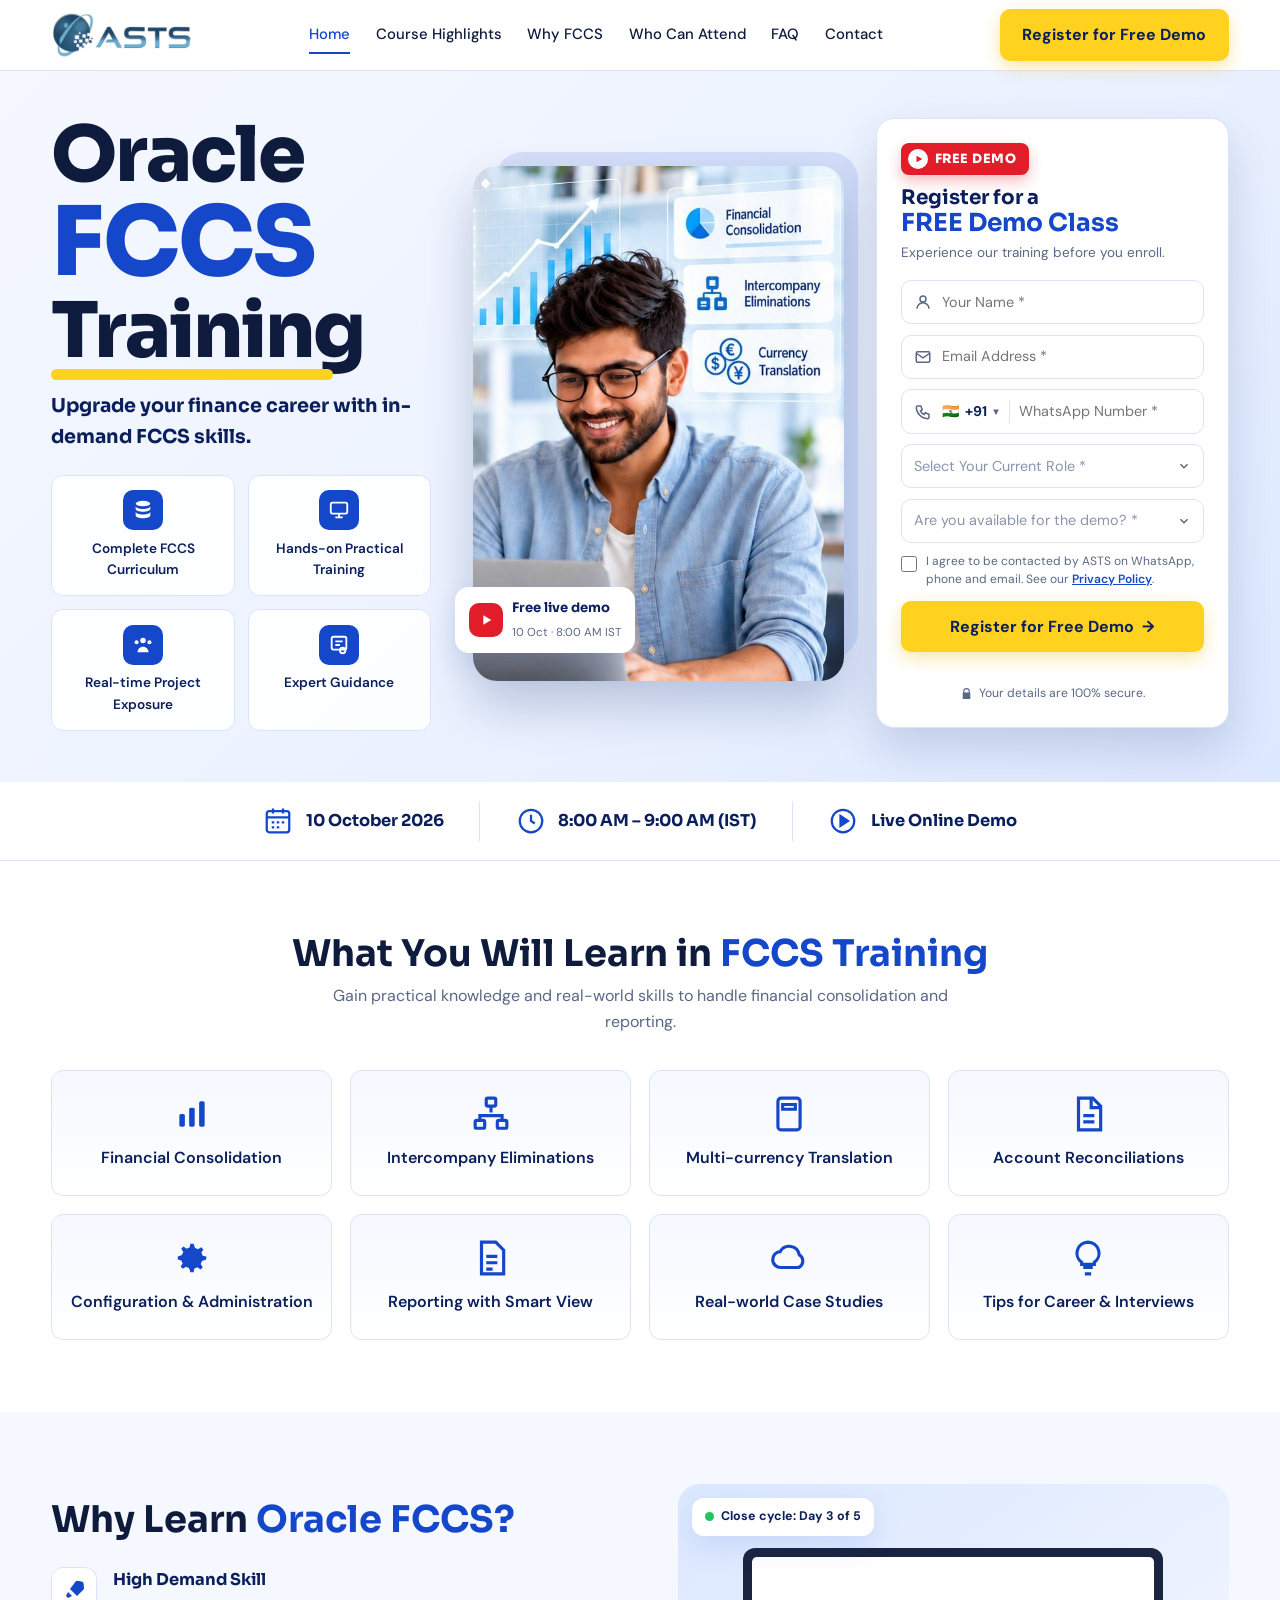
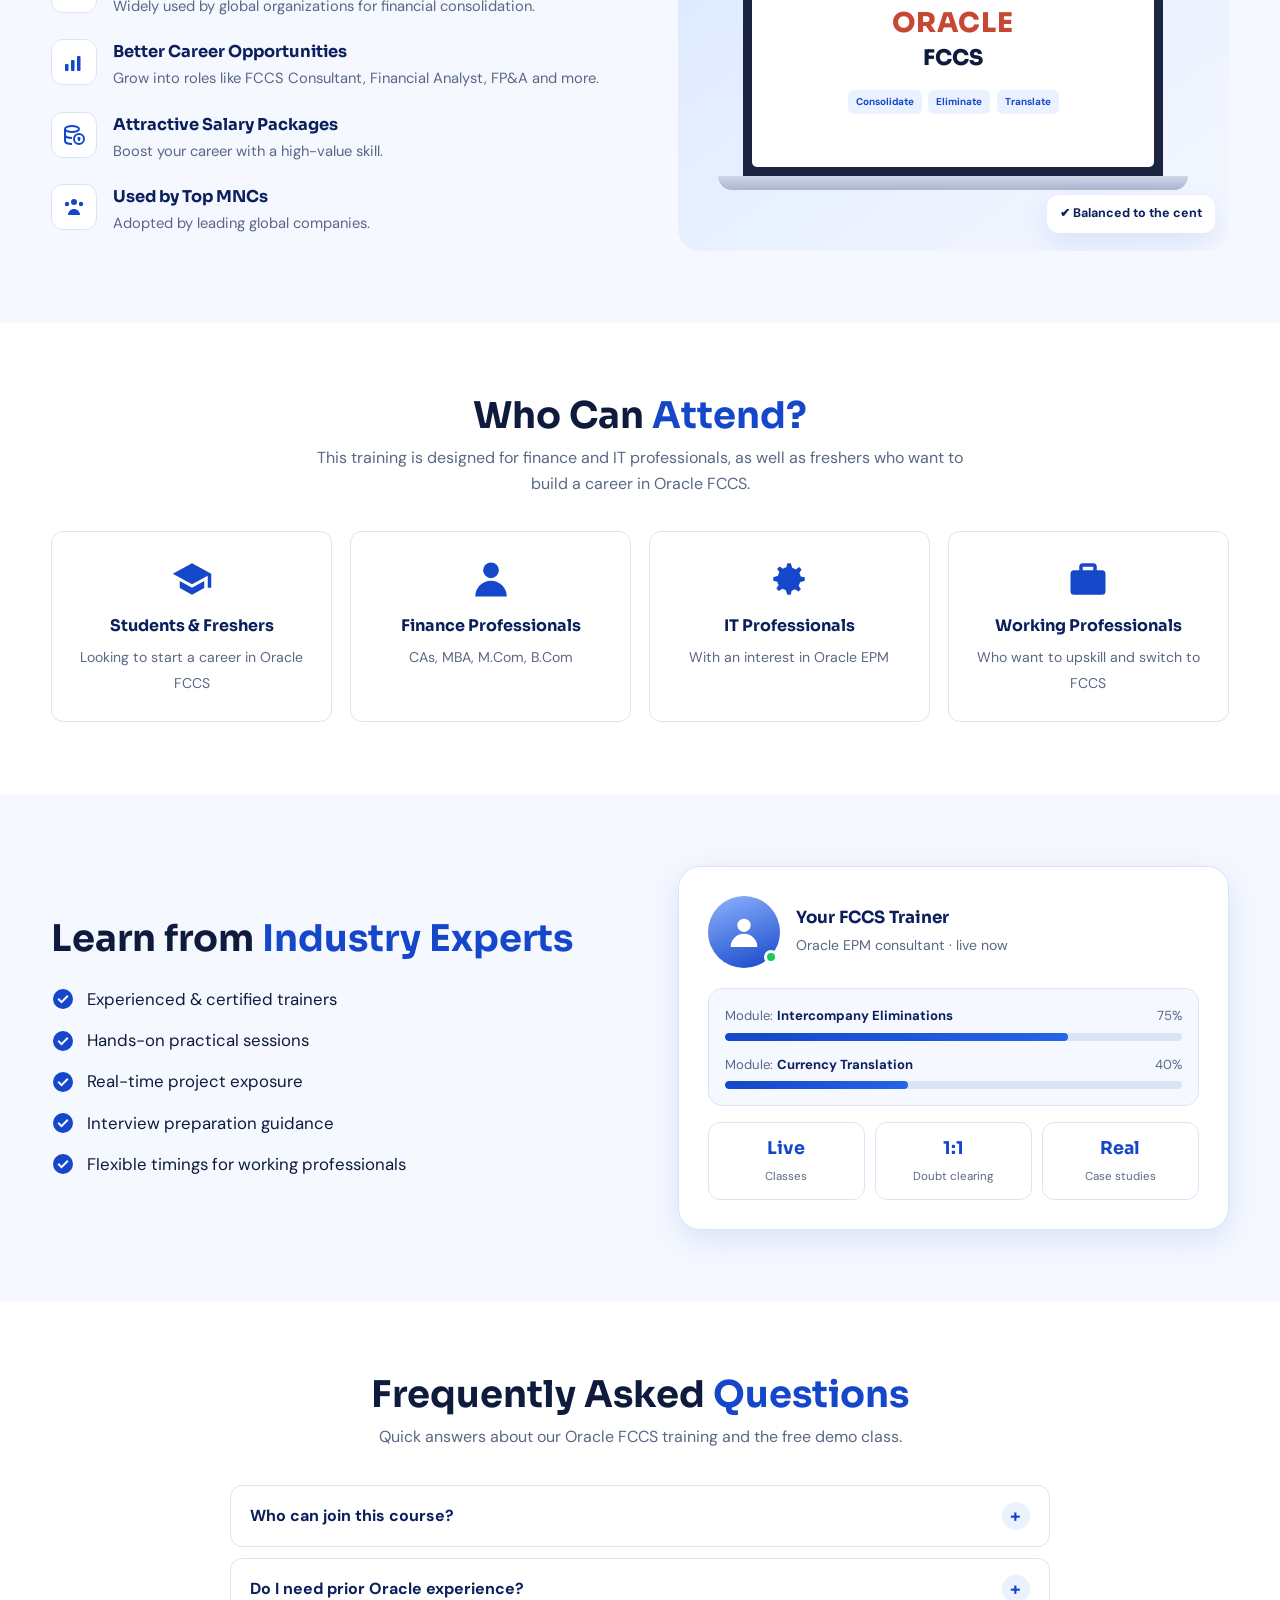
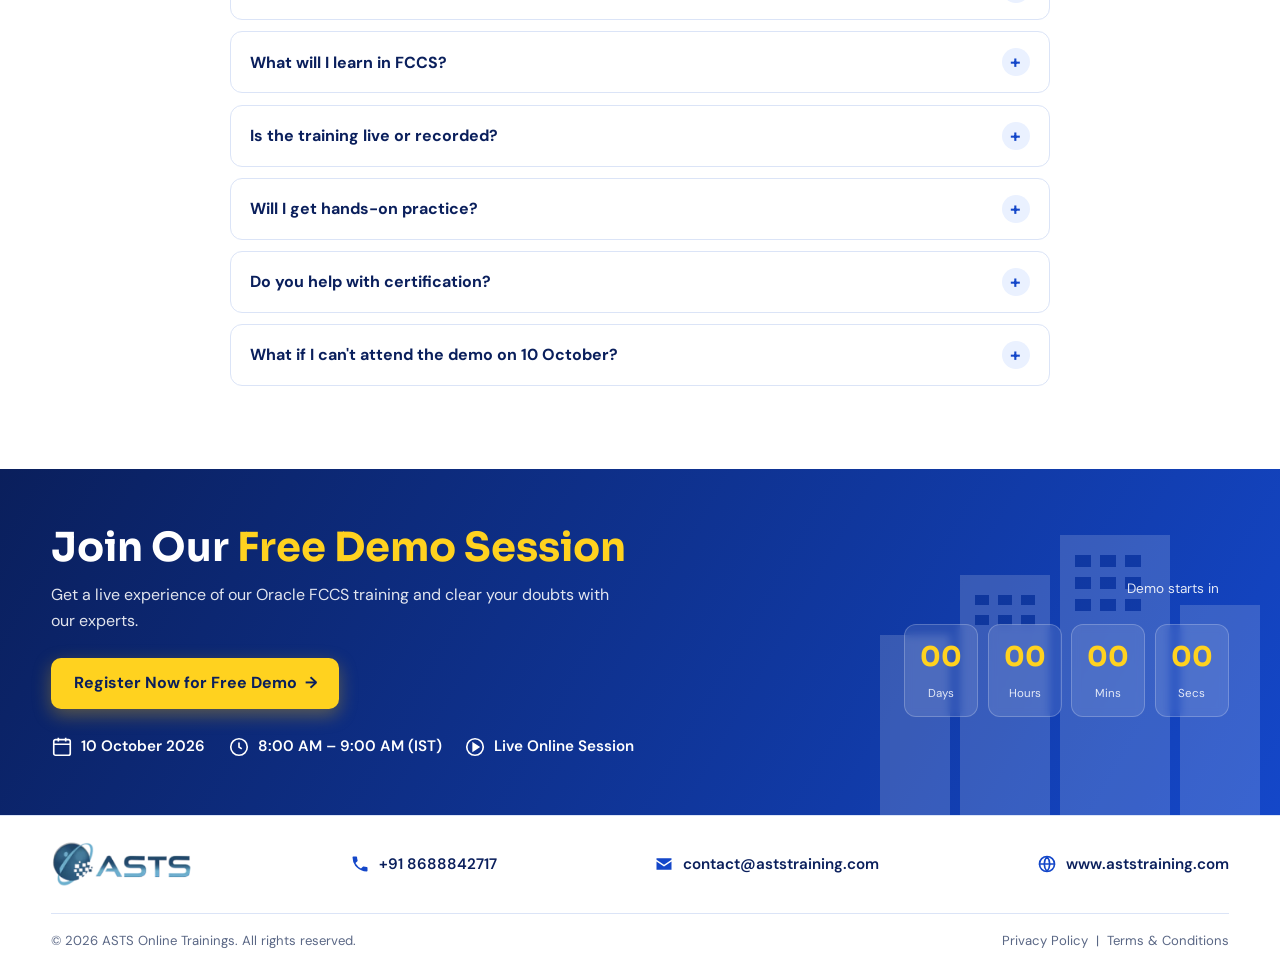
==== index.html @ 7a03f9e8 "Add Oracle FCCS free demo landing page Co-Authored-By: Claude Opus 5.5 <noreply@anthropic.com>" ====
<!DOCTYPE html>
<html lang="en">
<head>
<meta charset="UTF-8">
<meta name="viewport" content="width=device-width, initial-scale=1, viewport-fit=cover">
<title>Oracle FCCS Training | Free Demo Class | ASTS Online Trainings</title>
<meta name="description" content="Live online Oracle FCCS training: financial consolidation, intercompany eliminations and currency translation with real-world projects. Register for the free demo class.">

<!-- =========================================================
     CONFIG — the ONLY place you need to edit
     ========================================================= -->
<script>
  window.ASTS_CONFIG = {
    COURSE: 'FCCS',   // tells the Apps Script which course this lead is for
    // Paste your Apps Script Web App URL here (ends with /exec). Same URL as the EPBCS page.
    APPS_SCRIPT_URL: 'PASTE_YOUR_WEB_APP_URL_HERE',
    // From Google Ads > Goals > Conversions > your conversion action > Tag setup
    ADS_ID: 'AW-XXXXXXXXX',
    ADS_CONVERSION_LABEL: 'CONVERSION_LABEL',
    // Demo date and time in India (used for the countdown)
    DEMO_START: '2026-10-10T08:00:00+05:30'
  };
</script>

<!-- Google tag (gtag.js) for Google Ads. Loads using the ADS_ID above. -->
<script>
  (function () {
    var id = window.ASTS_CONFIG.ADS_ID;
    if (!id || id.indexOf('XXXX') !== -1) return;
    var s = document.createElement('script');
    s.async = true;
    s.src = 'https://www.googletagmanager.com/gtag/js?id=' + encodeURIComponent(id);
    document.head.appendChild(s);
  })();
  window.dataLayer = window.dataLayer || [];
  function gtag(){ dataLayer.push(arguments); }
  gtag('js', new Date());
  gtag('config', window.ASTS_CONFIG.ADS_ID, { allow_enhanced_conversions: true });
</script>

<link rel="preconnect" href="https://fonts.googleapis.com">
<link rel="preconnect" href="https://fonts.gstatic.com" crossorigin>
<link href="https://fonts.googleapis.com/css2?family=Sora:wght@600;700;800&family=DM+Sans:wght@400;500;600;700&display=swap" rel="stylesheet">
<style>
/* ===================== 1. TOKENS ===================== */
:root{
  --navy:#0a1f5c; --blue:#1447c9; --blue-2:#2563eb; --sky:#eaf1ff; --sky-2:#f5f8ff;
  --yellow:#ffd21f; --yellow-dark:#f2b705; --ink:#0f1b3d; --muted:#5a6785; --line:#dbe4f7;
  --white:#fff; --radius-lg:18px; --radius-md:12px; --shadow:0 10px 30px rgba(20,71,201,.12);
  --font-head:"Sora","Segoe UI",Arial,sans-serif; --font-body:"DM Sans","Segoe UI",Arial,sans-serif;
}
*,*::before,*::after{box-sizing:border-box;margin:0;padding:0}
html{scroll-behavior:smooth;scroll-padding-top:80px}
body{font-family:var(--font-body);color:var(--ink);background:var(--white);line-height:1.6;overflow-x:hidden}
img,svg{max-width:100%;display:block}
a{color:inherit;text-decoration:none}
button{font:inherit;cursor:pointer;border:none;background:none}
h1,h2,h3{font-family:var(--font-head);line-height:1.15}
.container{width:min(1180px,92%);margin-inline:auto}
:focus-visible{outline:3px solid var(--yellow-dark);outline-offset:3px;border-radius:6px}
.hl{color:var(--blue)}

.btn{display:inline-flex;align-items:center;justify-content:center;gap:.5rem;font-weight:700;border-radius:10px;padding:.8rem 1.4rem;transition:transform .2s,box-shadow .2s,background .2s}
.btn-yellow{background:var(--yellow);color:var(--navy);box-shadow:0 6px 18px rgba(242,183,5,.35)}
.btn-yellow:hover{background:var(--yellow-dark);transform:translateY(-2px)}
.btn svg{width:18px;height:18px}
.btn .arrow{transition:transform .2s}
.btn:hover .arrow{transform:translateX(4px)}

/* ===================== 2. HEADER ===================== */
.header{position:sticky;top:0;z-index:50;background:rgba(255,255,255,.94);backdrop-filter:blur(10px);border-bottom:1px solid var(--line);padding-top:env(safe-area-inset-top,0px)}
.nav{display:flex;align-items:center;justify-content:space-between;height:70px;gap:1rem}
.logo-img{height:46px;width:auto}
.nav-links{display:flex;gap:1.6rem;font-weight:500;font-size:.93rem}
.nav-links a{position:relative;padding:.3rem 0}
.nav-links a::after{content:"";position:absolute;left:0;bottom:-2px;width:0;height:2px;background:var(--blue);transition:width .25s}
.nav-links a:hover::after,.nav-links a.active::after{width:100%}
.nav-links a.active{color:var(--blue)}
.menu-toggle{display:none;width:40px;height:40px;border-radius:8px;background:var(--sky)}
.menu-toggle span{display:block;width:20px;height:2px;background:var(--navy);margin:4px auto}

/* ===================== 3. HERO ===================== */
.hero{background:linear-gradient(135deg,var(--sky-2),var(--sky) 60%,#dce8ff);padding:2.8rem 0 3.2rem;overflow:hidden}
.hero-grid{display:grid;grid-template-columns:1.05fr 1fr .95fr;gap:2rem;align-items:center}
.hero h1{font-size:clamp(3rem,6vw,4.8rem);font-weight:800;letter-spacing:-2px;line-height:1.02}
.hero h1 .big{display:block;color:var(--blue);font-size:1.25em}
.hero h1 .underline{position:relative;display:inline-block}
.hero h1 .underline::after{content:"";position:absolute;left:0;right:10%;bottom:-.12em;height:.14em;background:var(--yellow);border-radius:99px;transform-origin:left;animation:line 1s .9s cubic-bezier(.2,.8,.2,1) both}
.hero-sub{font-family:var(--font-head);font-size:1.2rem;font-weight:700;color:var(--navy);margin:1.3rem 0 1.4rem}
.tiles{display:grid;grid-template-columns:1fr 1fr;gap:.8rem;max-width:380px}
.tile{background:rgba(255,255,255,.85);border:1px solid var(--line);border-radius:var(--radius-md);padding:.9rem .6rem;text-align:center;font-size:.85rem;font-weight:600;color:var(--navy);transition:transform .25s,box-shadow .25s}
.tile:hover{transform:translateY(-4px);box-shadow:var(--shadow)}
.tile .ic{width:40px;height:40px;border-radius:10px;background:var(--blue);color:#fff;display:grid;place-items:center;margin:0 auto .45rem}
.tile .ic svg{width:22px;height:22px}

/* Hero visual: consolidation dashboard */
.hero-visual{position:relative;min-height:380px;display:grid;place-items:center}
.dash{width:100%;max-width:340px;background:#fff;border-radius:16px;box-shadow:0 20px 45px rgba(10,31,92,.18);padding:1.1rem;animation:float 6s ease-in-out infinite}
.dash-head{display:flex;justify-content:space-between;align-items:center;margin-bottom:.8rem}
.dash-head b{font-family:var(--font-head);font-size:.85rem;color:var(--navy)}
.dash-head span{font-size:.65rem;font-weight:700;background:var(--sky);color:var(--blue);padding:.2rem .5rem;border-radius:6px}
.entities{display:grid;grid-template-columns:repeat(3,1fr);gap:.4rem;margin-bottom:.4rem}
.ent{background:var(--sky-2);border:1px solid var(--line);border-radius:8px;padding:.4rem;text-align:center;font-size:.62rem;color:var(--muted)}
.ent b{display:block;font-size:.8rem;color:var(--navy)}
.flow{height:26px}
.flow path{stroke-dasharray:6 6;animation:dash 1.2s linear infinite}
.total{background:linear-gradient(135deg,var(--navy),var(--blue));color:#fff;border-radius:10px;padding:.6rem .8rem;display:flex;justify-content:space-between;align-items:center;font-size:.75rem}
.total b{font-family:var(--font-head);font-size:1.05rem}
.bars{display:flex;align-items:flex-end;gap:6px;height:70px;margin-top:.8rem;border-bottom:1px solid var(--line)}
.bars i{flex:1;border-radius:4px 4px 0 0;background:linear-gradient(180deg,var(--blue-2),var(--blue));transform-origin:bottom;animation:grow 1.1s cubic-bezier(.2,.8,.2,1) both}
.bars i:nth-child(3n){background:linear-gradient(180deg,#ffe066,var(--yellow-dark))}
.chip{position:absolute;background:#fff;border:1px solid var(--line);border-radius:12px;padding:.5rem .7rem;box-shadow:var(--shadow);display:flex;align-items:center;gap:.5rem;font-size:.75rem;font-weight:700;color:var(--navy);white-space:nowrap}
.chip .ci{width:28px;height:28px;border-radius:8px;background:var(--sky);color:var(--blue);display:grid;place-items:center}
.chip .ci svg{width:17px;height:17px}
.chip-1{top:2%;right:-4%;animation:float 5s ease-in-out infinite reverse}
.chip-2{bottom:19%;left:-9%;animation:float 6.5s ease-in-out infinite}
.chip-3{bottom:2%;right:0;animation:float 5.5s .5s ease-in-out infinite reverse}

/* Hero photo (from the poster) */
.hero-photo{position:relative;width:100%;max-width:400px;margin:0 auto}
.hero-photo img{width:100%;height:auto;border-radius:24px;box-shadow:0 24px 50px rgba(10,31,92,.22);animation:zoom 1.2s .1s cubic-bezier(.2,.8,.2,1) both}
.hero-photo::before{content:"";position:absolute;inset:-14px -14px 22px 22px;border-radius:28px;background:linear-gradient(135deg,var(--blue),var(--blue-2));opacity:.12;z-index:-1}
.live-badge{position:absolute;left:-18px;bottom:28px;background:#fff;border-radius:14px;padding:.6rem .85rem;box-shadow:var(--shadow);display:flex;gap:.6rem;align-items:center;animation:float 5s ease-in-out infinite}
.live-badge .rec{width:34px;height:34px;border-radius:10px;background:#e11d2a;color:#fff;display:grid;place-items:center;flex:none}
.live-badge .rec svg{width:16px;height:16px}
.live-badge b{display:block;font-family:var(--font-head);font-size:.82rem;color:var(--navy)}
.live-badge small{font-size:.72rem;color:var(--muted)}
@keyframes zoom{from{opacity:0;transform:scale(.94)}to{opacity:1;transform:none}}

/* Form card */
.form-card{background:#fff;border-radius:var(--radius-lg);padding:1.5rem;box-shadow:0 20px 45px rgba(10,31,92,.16);border:1px solid var(--line);animation:rise .9s .35s cubic-bezier(.2,.8,.2,1) both}
.free-tag{display:inline-flex;align-items:center;gap:.45rem;background:#e11d2a;color:#fff;font-family:var(--font-head);font-weight:800;font-size:.8rem;letter-spacing:.5px;padding:.35rem .8rem .35rem .4rem;border-radius:8px;margin-bottom:.7rem;box-shadow:0 6px 14px rgba(225,29,42,.3)}
.free-tag i{width:20px;height:20px;border-radius:50%;background:#fff;color:#e11d2a;display:grid;place-items:center}
.free-tag i svg{width:10px;height:10px;margin-left:2px}
.form-card h2{font-size:1.25rem;color:var(--navy)}
.form-card h2 span{display:block;color:var(--blue);font-size:1.55rem}
.form-card > p{font-size:.85rem;color:var(--muted);margin:.3rem 0 1rem}
.field{display:flex;gap:.6rem;align-items:center;border:1.5px solid var(--line);border-radius:10px;padding:.6rem .75rem;margin-bottom:.65rem;background:#fff;transition:border-color .2s,box-shadow .2s}
.field:focus-within{border-color:var(--blue);box-shadow:0 0 0 4px rgba(37,99,235,.12)}
.field.error{border-color:#e11d48}
.field > svg{width:18px;height:18px;color:var(--muted);flex:none}
.field input,.field select{border:none;outline:none;width:100%;font:inherit;font-size:.9rem;color:var(--ink);background:transparent;min-width:0}
.field select{cursor:pointer;appearance:none;-webkit-appearance:none}
.field select:invalid{color:#8a94ad}
.field .chev{width:14px;height:14px;color:var(--muted);flex:none;pointer-events:none}
.sr{position:absolute;width:1px;height:1px;overflow:hidden;clip:rect(0 0 0 0);white-space:nowrap}
.cc-wrap{position:relative;flex:none;display:flex;align-items:center;gap:.3rem;font-weight:700;color:var(--navy);font-size:.88rem;padding-right:.5rem;border-right:1.5px solid var(--line);cursor:pointer;white-space:nowrap}
.cc-wrap .caret{font-size:.6rem;color:var(--muted)}
.cc-wrap select{position:absolute;inset:0;width:100%;height:100%;opacity:0;cursor:pointer;font-size:16px}
.cc-wrap:focus-within{outline:2px solid var(--blue);outline-offset:3px;border-radius:4px}
.consent{display:flex;gap:.55rem;align-items:flex-start;font-size:.75rem;color:var(--muted);margin:.2rem 0 .8rem;line-height:1.45}
.consent input{margin-top:.15rem;width:16px;height:16px;accent-color:var(--blue);flex:none}
.consent a{color:var(--blue);font-weight:600;text-decoration:underline}
.consent.error{color:#e11d48}
.hp{position:absolute!important;left:-9999px!important;width:1px;height:1px;overflow:hidden}
.form-card .btn{width:100%}
.btn[disabled]{opacity:.75;cursor:wait;transform:none}
.spinner{width:18px;height:18px;border:2.5px solid rgba(10,31,92,.25);border-top-color:var(--navy);border-radius:50%;animation:spin .7s linear infinite;display:none}
.btn.loading .spinner{display:inline-block}
.btn.loading .arrow{display:none}
.form-msg{font-size:.82rem;margin-top:.6rem;min-height:1.2em;font-weight:600}
.form-msg.ok{color:#15803d}
.form-msg.bad{color:#e11d48}
.secure{display:flex;gap:.35rem;align-items:center;justify-content:center;font-size:.76rem;color:var(--muted);margin-top:.4rem}
.secure svg{width:13px;height:13px}

/* ===================== 4. DATE STRIP ===================== */
.strip{background:#fff;border-bottom:1px solid var(--line)}
.strip-row{display:flex;justify-content:center;align-items:center;flex-wrap:wrap;padding:1.2rem 0}
.strip-item{display:flex;align-items:center;gap:.8rem;padding:.3rem 2.2rem;font-family:var(--font-head);font-weight:700;color:var(--navy);font-size:1.02rem;border-right:1.5px solid var(--line)}
.strip-item:last-child{border-right:none}
.strip-item svg{width:30px;height:30px;color:var(--blue);flex:none}

/* ===================== 5. SECTIONS ===================== */
section{padding:4.5rem 0}
.sec-head{text-align:center;margin-bottom:2.2rem}
.sec-head h2{font-size:clamp(1.7rem,3vw,2.3rem)}
.sec-head p{color:var(--muted);margin:.5rem auto 0;max-width:62ch}
.tint{background:var(--sky-2)}

.learn-grid{display:grid;grid-template-columns:repeat(4,1fr);gap:1.1rem}
.learn{background:linear-gradient(180deg,var(--sky-2),#fff);border:1px solid var(--line);border-radius:var(--radius-md);padding:1.5rem 1rem;text-align:center;font-weight:600;color:var(--navy);transition:transform .3s,box-shadow .3s,border-color .3s}
.learn:hover{transform:translateY(-6px);box-shadow:var(--shadow);border-color:#b9cdf5}
.learn svg{width:38px;height:38px;color:var(--blue);margin:0 auto .8rem;transition:transform .4s}
.learn:hover svg{transform:scale(1.12) rotate(-6deg)}

.split{display:grid;grid-template-columns:1.05fr 1fr;gap:3rem;align-items:center}
.split h2{font-size:clamp(1.7rem,3vw,2.3rem);margin-bottom:1.6rem}
.why-list{list-style:none;display:grid;gap:1.3rem}
.why-list li{display:flex;gap:1rem}
.why-list .wi{width:46px;height:46px;border-radius:12px;background:#fff;border:1px solid var(--line);color:var(--blue);display:grid;place-items:center;flex:none}
.why-list .wi svg{width:24px;height:24px}
.why-list b{display:block;font-family:var(--font-head);color:var(--navy);font-size:1.02rem}
.why-list span{color:var(--muted);font-size:.92rem}

/* Laptop visual */
.laptop-card{background:linear-gradient(145deg,#dce8ff,#f5f8ff);border-radius:22px;padding:4rem 1.8rem 3.8rem;position:relative;overflow:hidden}
.laptop{max-width:420px;margin:0 auto;animation:float 7s ease-in-out infinite}
.screen{background:#1b2440;border-radius:12px 12px 0 0;padding:9px}
.screen-in{background:#fff;border-radius:5px;padding:1rem;min-height:210px;display:grid;place-items:center;text-align:center}
.screen-in .brand{font-family:var(--font-head);font-weight:800;font-size:1.7rem;color:#c74634;letter-spacing:1px;line-height:1}
.screen-in .prod{font-family:var(--font-head);font-weight:800;font-size:1.35rem;color:var(--ink);margin-top:.2rem}
.screen-in .mini{display:flex;gap:.4rem;justify-content:center;margin-top:.9rem}
.screen-in .mini span{font-size:.62rem;font-weight:700;background:var(--sky);color:var(--blue);padding:.25rem .5rem;border-radius:6px}
.base{height:14px;background:linear-gradient(#cfd8ea,#aab6d1);border-radius:0 0 16px 16px;width:112%;margin-left:-6%}
.laptop-card .badge{position:absolute;background:#fff;border-radius:12px;padding:.55rem .8rem;box-shadow:var(--shadow);font-size:.78rem;font-weight:700;color:var(--navy);display:flex;gap:.45rem;align-items:center}
.laptop-card .b1{top:14px;left:14px;animation:float 5s ease-in-out infinite reverse}
.laptop-card .b2{bottom:18px;right:14px;animation:float 6s ease-in-out infinite}
.dot{width:9px;height:9px;border-radius:50%;background:#22c55e;animation:pulse 2s infinite}

.attend-grid{display:grid;grid-template-columns:repeat(4,1fr);gap:1.1rem}
.attend{border:1px solid var(--line);border-radius:var(--radius-md);padding:1.6rem 1.1rem;text-align:center;background:#fff;transition:transform .3s,box-shadow .3s}
.attend:hover{transform:translateY(-6px);box-shadow:var(--shadow)}
.attend svg{width:42px;height:42px;color:var(--blue);margin:0 auto .8rem}
.attend b{display:block;font-family:var(--font-head);color:var(--navy);margin-bottom:.35rem}
.attend span{color:var(--muted);font-size:.88rem}

.check-list{list-style:none;display:grid;gap:.9rem}
.check-list li{display:flex;gap:.75rem;align-items:center;font-size:1.05rem;color:var(--ink)}
.check-list svg{width:24px;height:24px;color:var(--blue);flex:none}

/* Trainer card visual */
.trainer-card{background:#fff;border:1px solid var(--line);border-radius:22px;box-shadow:var(--shadow);padding:1.8rem;position:relative}
.t-top{display:flex;gap:1rem;align-items:center;margin-bottom:1.3rem}
.avatar{width:72px;height:72px;border-radius:50%;background:linear-gradient(160deg,#8fb3ff,var(--blue));display:grid;place-items:center;color:#fff;flex:none;position:relative}
.avatar svg{width:40px;height:40px}
.avatar::after{content:"";position:absolute;right:2px;bottom:4px;width:14px;height:14px;border-radius:50%;background:#22c55e;border:3px solid #fff}
.t-top b{display:block;font-family:var(--font-head);color:var(--navy);font-size:1.05rem}
.t-top span{color:var(--muted);font-size:.88rem}
.session{background:var(--sky-2);border:1px solid var(--line);border-radius:14px;padding:1rem}
.session-row{display:flex;justify-content:space-between;font-size:.82rem;color:var(--muted);margin-bottom:.4rem}
.session-row b{color:var(--navy)}
.progress{height:8px;background:#dbe4f7;border-radius:99px;overflow:hidden}
.progress i{display:block;height:100%;width:0;background:linear-gradient(90deg,var(--blue),var(--blue-2));border-radius:99px;transition:width 1.6s cubic-bezier(.2,.8,.2,1)}
.reveal.show .progress i{width:var(--w)}
.t-stats{display:grid;grid-template-columns:repeat(3,1fr);gap:.6rem;margin-top:1rem;text-align:center}
.t-stats div{border:1px solid var(--line);border-radius:12px;padding:.7rem .3rem}
.t-stats b{display:block;font-family:var(--font-head);color:var(--blue);font-size:1.1rem}
.t-stats span{font-size:.72rem;color:var(--muted)}

/* FAQ */
.faq-wrap{max-width:820px;margin:0 auto}
.faq-item{background:#fff;border:1px solid var(--line);border-radius:var(--radius-md);margin-bottom:.7rem;transition:box-shadow .3s,border-color .3s}
.faq-item.open{box-shadow:var(--shadow);border-color:#b9cdf5}
.faq-q{width:100%;display:flex;justify-content:space-between;align-items:center;gap:1rem;padding:1rem 1.2rem;font-weight:700;color:var(--navy);text-align:left;font-size:1rem}
.faq-q .plus{flex:none;width:28px;height:28px;border-radius:50%;background:var(--sky);color:var(--blue);display:grid;place-items:center;font-size:1.15rem;transition:transform .3s,background .3s,color .3s}
.faq-item.open .plus{transform:rotate(45deg);background:var(--blue);color:#fff}
.faq-a{display:grid;grid-template-rows:0fr;transition:grid-template-rows .35s ease}
.faq-a > div{overflow:hidden}
.faq-a p{color:var(--muted);padding:0 1.2rem 1.1rem;font-size:.95rem}
.faq-item.open .faq-a{grid-template-rows:1fr}

/* ===================== 6. JOIN BANNER ===================== */
.join{background:linear-gradient(120deg,var(--navy),var(--blue));color:#fff;padding:0;overflow:hidden;position:relative}
.join .container{display:grid;grid-template-columns:1.4fr 1fr;gap:2rem;align-items:center;padding:3.5rem 0}
.join h2{font-size:clamp(1.8rem,3.4vw,2.5rem)}
.join h2 em{font-style:normal;color:var(--yellow)}
.join p{opacity:.88;margin:.7rem 0 1.5rem;max-width:52ch}
.join-meta{display:flex;flex-wrap:wrap;gap:1.4rem;margin-top:1.6rem;font-weight:600;font-size:.95rem}
.join-meta div{display:flex;gap:.5rem;align-items:center}
.join-meta svg{width:22px;height:22px}
.countdown{display:flex;gap:.6rem;justify-content:flex-end}
.cd{background:rgba(255,255,255,.1);border:1px solid rgba(255,255,255,.22);border-radius:12px;padding:.7rem .9rem;text-align:center;min-width:74px;backdrop-filter:blur(4px)}
.cd b{display:block;font-family:var(--font-head);font-size:1.7rem;color:var(--yellow)}
.cd small{font-size:.72rem;opacity:.85}
.cd-label{text-align:right;font-size:.85rem;opacity:.85;margin-bottom:.6rem}
.skyline{position:absolute;right:0;bottom:0;width:420px;opacity:.16;pointer-events:none}

/* ===================== 7. FOOTER ===================== */
.footer{background:#fff;border-top:1px solid var(--line)}
.f-top{display:flex;flex-wrap:wrap;gap:1.5rem 2.5rem;align-items:center;justify-content:space-between;padding:1.6rem 0}
.f-contact{display:flex;gap:.55rem;align-items:center;font-weight:600;color:var(--navy);font-size:.95rem}
.f-contact svg{width:20px;height:20px;color:var(--blue)}
.f-contact:hover{color:var(--blue)}
.f-bottom{border-top:1px solid var(--line);display:flex;flex-wrap:wrap;justify-content:space-between;gap:.5rem;padding:1rem 0 calc(1rem + env(safe-area-inset-bottom,0px));font-size:.82rem;color:var(--muted)}
.f-bottom a:hover{color:var(--blue);text-decoration:underline}

/* Floating mobile CTA */
.mobile-cta{display:none}

/* ===================== 8. ANIMATIONS ===================== */
@keyframes float{0%,100%{transform:translateY(0)}50%{transform:translateY(-12px)}}
@keyframes grow{from{transform:scaleY(0)}to{transform:scaleY(1)}}
@keyframes rise{from{opacity:0;transform:translateY(24px)}to{opacity:1;transform:none}}
@keyframes line{from{transform:scaleX(0)}to{transform:scaleX(1)}}
@keyframes dash{to{stroke-dashoffset:-12}}
@keyframes spin{to{transform:rotate(360deg)}}
@keyframes pulse{0%{box-shadow:0 0 0 0 rgba(34,197,94,.6)}70%{box-shadow:0 0 0 9px rgba(34,197,94,0)}100%{box-shadow:0 0 0 0 rgba(34,197,94,0)}}
.hero-anim > *{animation:rise .8s cubic-bezier(.2,.8,.2,1) both}
.hero-anim > *:nth-child(2){animation-delay:.12s}
.hero-anim > *:nth-child(3){animation-delay:.24s}
.hero-visual{animation:rise .9s .2s cubic-bezier(.2,.8,.2,1) both}
.reveal{opacity:0;transform:translateY(30px);transition:opacity .7s ease,transform .7s ease}
.reveal.show{opacity:1;transform:none}
@media (prefers-reduced-motion:reduce){
  *,*::before,*::after{animation:none!important;transition:none!important;scroll-behavior:auto!important}
  .reveal{opacity:1;transform:none}
  .progress i{width:var(--w)}
}

/* ===================== 9. RESPONSIVE ===================== */
@media (max-width:1080px){
  .hero-grid{grid-template-columns:1fr 1fr}
  .hero-visual{display:none}
  .learn-grid,.attend-grid{grid-template-columns:repeat(2,1fr)}
  .nav-links{gap:1.1rem;font-size:.88rem}
}
@media (max-width:860px){
  .nav-links{position:absolute;top:70px;left:0;right:0;flex-direction:column;gap:0;background:#fff;border-bottom:1px solid var(--line);max-height:0;overflow:hidden;transition:max-height .35s}
  .nav-links a{padding:.9rem 4%}
  .nav-links.open{max-height:420px}
  .menu-toggle{display:block}
  .nav > .btn{display:none}
  .hero-grid,.split,.join .container{grid-template-columns:1fr}
  .hero-visual{display:block;min-height:0;order:3}
  .form-card{order:2}
  .hero-photo{max-width:340px}
  .live-badge{left:-6px}
  .tiles{max-width:none}
  .strip-item{padding:.4rem 1.2rem;font-size:.92rem}
  .countdown{justify-content:flex-start}
  .cd-label{text-align:left}
  .skyline{display:none}
  .mobile-cta{display:flex;position:fixed;left:0;right:0;bottom:0;z-index:60;padding:.7rem 4% calc(.7rem + env(safe-area-inset-bottom,0px));background:rgba(255,255,255,.96);border-top:1px solid var(--line);transform:translateY(110%);transition:transform .3s}
  .mobile-cta.show{transform:none}
  .mobile-cta .btn{width:100%}
}
@media (max-width:520px){
  .learn-grid,.attend-grid{grid-template-columns:1fr 1fr;gap:.7rem}
  .learn{padding:1.1rem .6rem;font-size:.88rem}
  .strip-item{border-right:none;width:100%;justify-content:center}
  .t-stats{grid-template-columns:1fr 1fr 1fr}
  .f-top{flex-direction:column;align-items:flex-start}
}
</style>
</head>
<body>

<!-- ===================== HEADER ===================== -->
<header class="header">
  <nav class="container nav" aria-label="Main">
    <a href="#home" aria-label="ASTS Online Trainings home"><img class="logo-img" id="brandLogo" src="[data-uri]" alt="ASTS Online Trainings" width="141" height="46"></a>
    <div class="nav-links" id="navLinks">
      <a href="#home" class="active">Home</a>
      <a href="#learn">Course Highlights</a>
      <a href="#why">Why FCCS</a>
      <a href="#attend">Who Can Attend</a>
      <a href="#faq">FAQ</a>
      <a href="#contact">Contact</a>
    </div>
    <a href="#register" class="btn btn-yellow">Register for Free Demo</a>
    <button class="menu-toggle" id="menuToggle" aria-label="Open menu" aria-expanded="false"><span></span><span></span><span></span></button>
  </nav>
</header>

<main>
<!-- ===================== HERO ===================== -->
<section class="hero" id="home">
  <div class="container hero-grid">
    <div class="hero-anim">
      <h1>Oracle <span class="big">FCCS</span> <span class="underline">Training</span></h1>
      <p class="hero-sub">Upgrade your finance career with in-demand FCCS skills.</p>
      <div class="tiles">
        <div class="tile"><span class="ic"><svg viewBox="0 0 24 24" fill="currentColor"><ellipse cx="12" cy="5" rx="8" ry="3"/><path d="M4 8c0 1.7 3.6 3 8 3s8-1.3 8-3v3c0 1.7-3.6 3-8 3s-8-1.3-8-3zm0 6c0 1.7 3.6 3 8 3s8-1.3 8-3v4c0 1.7-3.6 3-8 3s-8-1.3-8-3z"/></svg></span>Complete FCCS Curriculum</div>
        <div class="tile"><span class="ic"><svg viewBox="0 0 24 24" fill="none" stroke="currentColor" stroke-width="2"><rect x="3" y="4" width="18" height="12" rx="2"/><path d="M8 20h8M12 16v4"/></svg></span>Hands-on Practical Training</div>
        <div class="tile"><span class="ic"><svg viewBox="0 0 24 24" fill="currentColor"><circle cx="12" cy="7" r="3"/><circle cx="5" cy="9" r="2.2"/><circle cx="19" cy="9" r="2.2"/><path d="M6 20c0-3.3 2.7-6 6-6s6 2.7 6 6z"/></svg></span>Real-time Project Exposure</div>
        <div class="tile"><span class="ic"><svg viewBox="0 0 24 24" fill="none" stroke="currentColor" stroke-width="2"><rect x="4" y="3" width="16" height="14" rx="2"/><path d="M8 8h8M8 12h5"/><circle cx="16" cy="18" r="3"/></svg></span>Expert Guidance</div>
      </div>
    </div>

    <!-- Hero photo from the ASTS poster -->
    <div class="hero-visual">
      <div class="hero-photo">
        <img src="[data-uri]" alt="Learner studying Oracle FCCS: financial consolidation, intercompany eliminations and currency translation" width="562" height="780">
        <div class="live-badge" aria-hidden="true">
          <span class="rec"><svg viewBox="0 0 24 24" fill="currentColor"><path d="M8 5l12 7-12 7z"/></svg></span>
          <span><b>Free live demo</b><small>10 Oct &middot; 8:00 AM IST</small></span>
        </div>
      </div>
    </div>

    <!-- Registration form -->
    <aside class="form-card" id="register">
      <span class="free-tag"><i><svg viewBox="0 0 24 24" fill="currentColor"><path d="M6 4l14 8-14 8z"/></svg></i>FREE DEMO</span>
      <h2>Register for a <span>FREE Demo Class</span></h2>
      <p>Experience our training before you enroll.</p>
      <form id="demoForm" novalidate>
        <div class="field">
          <svg viewBox="0 0 24 24" fill="none" stroke="currentColor" stroke-width="2"><circle cx="12" cy="8" r="4"/><path d="M4 21c0-4.4 3.6-8 8-8s8 3.6 8 8"/></svg>
          <label for="fname" class="sr">Your name</label>
          <input id="fname" name="name" placeholder="Your Name *" autocomplete="name" required>
        </div>
        <div class="field">
          <svg viewBox="0 0 24 24" fill="none" stroke="currentColor" stroke-width="2"><rect x="3" y="5" width="18" height="14" rx="2"/><path d="M3 7l9 6 9-6"/></svg>
          <label for="email" class="sr">Email address</label>
          <input id="email" name="email" type="email" placeholder="Email Address *" autocomplete="email" required>
        </div>
        <div class="field">
          <svg viewBox="0 0 24 24" fill="none" stroke="currentColor" stroke-width="2"><path d="M5 4h4l2 5-2.5 1.5a11 11 0 0 0 5 5L15 13l5 2v4a2 2 0 0 1-2 2A16 16 0 0 1 3 6a2 2 0 0 1 2-2"/></svg>
          <label class="cc-wrap" for="country" title="Choose your country code">
            <span id="ccFlag" aria-hidden="true">🇮🇳</span><span id="ccCode">+91</span><span class="caret" aria-hidden="true">▼</span>
            <select id="country" name="country" aria-label="Country code"></select>
          </label>
          <label for="phone" class="sr">WhatsApp number</label>
          <input id="phone" name="phone" type="tel" inputmode="numeric" maxlength="15" placeholder="WhatsApp Number *" autocomplete="tel-national" required>
        </div>
        <div class="field">
          <label for="role" class="sr">Your current role</label>
          <select id="role" name="role" required>
            <option value="" disabled selected>Select Your Current Role *</option>
            <option>Student / Fresher</option>
            <option>Finance Professional (CA, MBA, M.Com, B.Com)</option>
            <option>IT Professional</option>
            <option>Working Professional (switching to FCCS)</option>
            <option>Oracle EPM Consultant</option>
            <option>Other</option>
          </select>
          <svg class="chev" viewBox="0 0 24 24" fill="none" stroke="currentColor" stroke-width="2.5"><path d="M6 9l6 6 6-6"/></svg>
        </div>
        <div class="field">
          <label for="availability" class="sr">Are you available for the demo?</label>
          <select id="availability" name="availability" required>
            <option value="" disabled selected>Are you available for the demo? *</option>
            <option>Yes, I will attend on 10 October</option>
            <option>No, please share the next demo date</option>
            <option>Not sure yet</option>
          </select>
          <svg class="chev" viewBox="0 0 24 24" fill="none" stroke="currentColor" stroke-width="2.5"><path d="M6 9l6 6 6-6"/></svg>
        </div>

        <label class="consent" id="consentWrap">
          <input type="checkbox" id="consent" name="consent" required>
          <span>I agree to be contacted by ASTS on WhatsApp, phone and email. See our <a href="privacy-policy.html" target="_blank" rel="noopener">Privacy Policy</a>.</span>
        </label>

        <div class="hp" aria-hidden="true">
          <label for="website">Leave this empty</label>
          <input type="text" id="website" name="website" tabindex="-1" autocomplete="off">
        </div>
        <input type="hidden" name="gclid"><input type="hidden" name="utm_source"><input type="hidden" name="utm_medium">
        <input type="hidden" name="utm_campaign"><input type="hidden" name="utm_term"><input type="hidden" name="page_url"><input type="hidden" name="submitted_at">

        <button type="submit" class="btn btn-yellow" id="submitBtn"><span class="spinner" aria-hidden="true"></span><span class="btn-label">Register for Free Demo</span><span class="arrow" aria-hidden="true">→</span></button>
        <p class="form-msg" id="formMsg" role="status"></p>
        <p class="secure"><svg viewBox="0 0 24 24" fill="currentColor"><path d="M6 10V8a6 6 0 1 1 12 0v2h1v12H5V10zm2 0h8V8a4 4 0 1 0-8 0z"/></svg>Your details are 100% secure.</p>
      </form>
    </aside>
  </div>
</section>

<!-- ===================== DATE STRIP ===================== -->
<div class="strip">
  <div class="container strip-row reveal">
    <div class="strip-item"><svg viewBox="0 0 24 24" fill="none" stroke="currentColor" stroke-width="1.8"><rect x="3" y="4" width="18" height="17" rx="2"/><path d="M3 9h18M8 2v4M16 2v4M7 13h2M11 13h2M15 13h2M7 17h2M11 17h2"/></svg>10 October 2026</div>
    <div class="strip-item"><svg viewBox="0 0 24 24" fill="none" stroke="currentColor" stroke-width="1.8"><circle cx="12" cy="12" r="9"/><path d="M12 7v5l3 2"/></svg>8:00 AM – 9:00 AM (IST)</div>
    <div class="strip-item"><svg viewBox="0 0 24 24" fill="none" stroke="currentColor" stroke-width="1.8"><circle cx="12" cy="12" r="9"/><path d="M10 8l6 4-6 4z" fill="currentColor"/></svg>Live Online Demo</div>
  </div>
</div>

<!-- ===================== WHAT YOU WILL LEARN ===================== -->
<section id="learn">
  <div class="container">
    <div class="sec-head reveal">
      <h2>What You Will Learn in <span class="hl">FCCS Training</span></h2>
      <p>Gain practical knowledge and real-world skills to handle financial consolidation and reporting.</p>
    </div>
    <div class="learn-grid">
      <div class="learn reveal"><svg viewBox="0 0 24 24" fill="currentColor"><rect x="4" y="12" width="3.5" height="8" rx="1"/><rect x="10.2" y="8" width="3.5" height="12" rx="1"/><rect x="16.5" y="4" width="3.5" height="16" rx="1"/></svg>Financial Consolidation</div>
      <div class="learn reveal"><svg viewBox="0 0 24 24" fill="none" stroke="currentColor" stroke-width="2"><rect x="9" y="2" width="6" height="5" rx="1"/><rect x="2" y="16" width="6" height="5" rx="1"/><rect x="16" y="16" width="6" height="5" rx="1"/><path d="M12 7v4M5 16v-3h14v3"/></svg>Intercompany Eliminations</div>
      <div class="learn reveal"><svg viewBox="0 0 24 24" fill="none" stroke="currentColor" stroke-width="2"><rect x="5" y="2" width="14" height="20" rx="2"/><path d="M8 6h8v3H8zM8 13h.01M12 13h.01M16 13h.01M8 17h.01M12 17h.01M16 17h.01"/></svg>Multi-currency Translation</div>
      <div class="learn reveal"><svg viewBox="0 0 24 24" fill="none" stroke="currentColor" stroke-width="2"><path d="M6 2h9l5 5v15H6z"/><path d="M14 2v6h6M9 13h7M9 17h7"/></svg>Account Reconciliations</div>
      <div class="learn reveal"><svg viewBox="0 0 24 24" fill="currentColor"><path d="M12 8a4 4 0 1 0 0 8 4 4 0 0 0 0-8zm9 5v-2l-2.3-.5a7 7 0 0 0-.8-1.9l1.3-2-1.4-1.4-2 1.3a7 7 0 0 0-1.9-.8L13 3h-2l-.5 2.3a7 7 0 0 0-1.9.8l-2-1.3-1.4 1.4 1.3 2a7 7 0 0 0-.8 1.9L3 11v2l2.3.5c.2.7.4 1.3.8 1.9l-1.3 2 1.4 1.4 2-1.3c.6.4 1.2.6 1.9.8L11 21h2l.5-2.3c.7-.2 1.3-.4 1.9-.8l2 1.3 1.4-1.4-1.3-2c.4-.6.6-1.2.8-1.9z"/></svg>Configuration &amp; Administration</div>
      <div class="learn reveal"><svg viewBox="0 0 24 24" fill="none" stroke="currentColor" stroke-width="2"><path d="M6 2h9l5 5v15H6z"/><path d="M9 11h7M9 15h7M9 19h4"/></svg>Reporting with Smart View</div>
      <div class="learn reveal"><svg viewBox="0 0 24 24" fill="none" stroke="currentColor" stroke-width="2"><path d="M7 18a5 5 0 0 1-.6-10A6.5 6.5 0 0 1 18.5 10 4.5 4.5 0 0 1 18 18z"/></svg>Real-world Case Studies</div>
      <div class="learn reveal"><svg viewBox="0 0 24 24" fill="none" stroke="currentColor" stroke-width="2"><path d="M9 18h6M10 22h4M12 2a7 7 0 0 0-4 12.7V16h8v-1.3A7 7 0 0 0 12 2z"/></svg>Tips for Career &amp; Interviews</div>
    </div>
  </div>
</section>

<!-- ===================== WHY FCCS ===================== -->
<section class="tint" id="why">
  <div class="container split">
    <div class="reveal">
      <h2>Why Learn <span class="hl">Oracle FCCS?</span></h2>
      <ul class="why-list">
        <li><span class="wi"><svg viewBox="0 0 24 24" fill="currentColor"><path d="M14 3c3.5 0 6 .5 7 1 .5 1 1 3.5 1 7l-7 7-4-4-3-3zM6 14l4 4-4 2-2-2z"/></svg></span><div><b>High Demand Skill</b><span>Widely used by global organizations for financial consolidation.</span></div></li>
        <li><span class="wi"><svg viewBox="0 0 24 24" fill="currentColor"><rect x="3" y="14" width="3.5" height="7" rx="1"/><rect x="9" y="10" width="3.5" height="11" rx="1"/><rect x="15" y="6" width="3.5" height="15" rx="1"/></svg></span><div><b>Better Career Opportunities</b><span>Grow into roles like FCCS Consultant, Financial Analyst, FP&amp;A and more.</span></div></li>
        <li><span class="wi"><svg viewBox="0 0 24 24" fill="none" stroke="currentColor" stroke-width="2"><ellipse cx="10" cy="6" rx="7" ry="3"/><path d="M3 6v6c0 1.7 3.1 3 7 3M3 12v6c0 1.7 3.1 3 7 3"/><circle cx="17" cy="16" r="5"/><path d="M17 14v4M15.5 15.5h3"/></svg></span><div><b>Attractive Salary Packages</b><span>Boost your career with a high-value skill.</span></div></li>
        <li><span class="wi"><svg viewBox="0 0 24 24" fill="currentColor"><circle cx="12" cy="7" r="3"/><circle cx="5" cy="9" r="2.2"/><circle cx="19" cy="9" r="2.2"/><path d="M6 20c0-3.3 2.7-6 6-6s6 2.7 6 6z"/></svg></span><div><b>Used by Top MNCs</b><span>Adopted by leading global companies.</span></div></li>
      </ul>
    </div>
    <div class="laptop-card reveal" aria-hidden="true">
      <div class="badge b1"><span class="dot"></span>Close cycle: Day 3 of 5</div>
      <div class="laptop">
        <div class="screen"><div class="screen-in"><div>
          <div class="brand">ORACLE</div>
          <div class="prod">FCCS</div>
          <div class="mini"><span>Consolidate</span><span>Eliminate</span><span>Translate</span></div>
        </div></div></div>
        <div class="base"></div>
      </div>
      <div class="badge b2">✔ Balanced to the cent</div>
    </div>
  </div>
</section>

<!-- ===================== WHO CAN ATTEND ===================== -->
<section id="attend">
  <div class="container">
    <div class="sec-head reveal">
      <h2>Who Can <span class="hl">Attend?</span></h2>
      <p>This training is designed for finance and IT professionals, as well as freshers who want to build a career in Oracle FCCS.</p>
    </div>
    <div class="attend-grid">
      <div class="attend reveal"><svg viewBox="0 0 24 24" fill="currentColor"><path d="M12 3L1 9l11 6 9-4.9V17h2V9z"/><path d="M5 13.2v4L12 21l7-3.8v-4L12 17z"/></svg><b>Students &amp; Freshers</b><span>Looking to start a career in Oracle FCCS</span></div>
      <div class="attend reveal"><svg viewBox="0 0 24 24" fill="currentColor"><circle cx="12" cy="7" r="4.5"/><path d="M3 22c0-5 4-9 9-9s9 4 9 9z"/></svg><b>Finance Professionals</b><span>CAs, MBA, M.Com, B.Com</span></div>
      <div class="attend reveal"><svg viewBox="0 0 24 24" fill="currentColor"><path d="M12 8a4 4 0 1 0 0 8 4 4 0 0 0 0-8zm9 5v-2l-2.3-.5a7 7 0 0 0-.8-1.9l1.3-2-1.4-1.4-2 1.3a7 7 0 0 0-1.9-.8L13 3h-2l-.5 2.3a7 7 0 0 0-1.9.8l-2-1.3-1.4 1.4 1.3 2a7 7 0 0 0-.8 1.9L3 11v2l2.3.5c.2.7.4 1.3.8 1.9l-1.3 2 1.4 1.4 2-1.3c.6.4 1.2.6 1.9.8L11 21h2l.5-2.3c.7-.2 1.3-.4 1.9-.8l2 1.3 1.4-1.4-1.3-2c.4-.6.6-1.2.8-1.9z"/></svg><b>IT Professionals</b><span>With an interest in Oracle EPM</span></div>
      <div class="attend reveal"><svg viewBox="0 0 24 24" fill="currentColor"><path d="M9 3h6a2 2 0 0 1 2 2v2h3a2 2 0 0 1 2 2v10a2 2 0 0 1-2 2H4a2 2 0 0 1-2-2V9a2 2 0 0 1 2-2h3V5a2 2 0 0 1 2-2zm0 4h6V5H9z"/></svg><b>Working Professionals</b><span>Who want to upskill and switch to FCCS</span></div>
    </div>
  </div>
</section>

<!-- ===================== INDUSTRY EXPERTS ===================== -->
<section class="tint" id="experts">
  <div class="container split">
    <div class="reveal">
      <h2>Learn from <span class="hl">Industry Experts</span></h2>
      <ul class="check-list">
        <li><svg viewBox="0 0 24 24" fill="currentColor"><path d="M12 2a10 10 0 1 0 0 20 10 10 0 0 0 0-20zm-1.5 14.5-4-4 1.4-1.4 2.6 2.6 5.6-5.6 1.4 1.4z"/></svg>Experienced &amp; certified trainers</li>
        <li><svg viewBox="0 0 24 24" fill="currentColor"><path d="M12 2a10 10 0 1 0 0 20 10 10 0 0 0 0-20zm-1.5 14.5-4-4 1.4-1.4 2.6 2.6 5.6-5.6 1.4 1.4z"/></svg>Hands-on practical sessions</li>
        <li><svg viewBox="0 0 24 24" fill="currentColor"><path d="M12 2a10 10 0 1 0 0 20 10 10 0 0 0 0-20zm-1.5 14.5-4-4 1.4-1.4 2.6 2.6 5.6-5.6 1.4 1.4z"/></svg>Real-time project exposure</li>
        <li><svg viewBox="0 0 24 24" fill="currentColor"><path d="M12 2a10 10 0 1 0 0 20 10 10 0 0 0 0-20zm-1.5 14.5-4-4 1.4-1.4 2.6 2.6 5.6-5.6 1.4 1.4z"/></svg>Interview preparation guidance</li>
        <li><svg viewBox="0 0 24 24" fill="currentColor"><path d="M12 2a10 10 0 1 0 0 20 10 10 0 0 0 0-20zm-1.5 14.5-4-4 1.4-1.4 2.6 2.6 5.6-5.6 1.4 1.4z"/></svg>Flexible timings for working professionals</li>
      </ul>
    </div>
    <div class="trainer-card reveal" aria-hidden="true">
      <div class="t-top">
        <div class="avatar"><svg viewBox="0 0 24 24" fill="currentColor"><circle cx="12" cy="8" r="4"/><path d="M4 21c0-4.4 3.6-8 8-8s8 3.6 8 8z"/></svg></div>
        <div><b>Your FCCS Trainer</b><span>Oracle EPM consultant · live now</span></div>
      </div>
      <div class="session">
        <div class="session-row"><span>Module: <b>Intercompany Eliminations</b></span><span>75%</span></div>
        <div class="progress"><i style="--w:75%"></i></div>
        <div class="session-row" style="margin-top:.8rem"><span>Module: <b>Currency Translation</b></span><span>40%</span></div>
        <div class="progress"><i style="--w:40%"></i></div>
      </div>
      <div class="t-stats">
        <div><b>Live</b><span>Classes</span></div>
        <div><b>1:1</b><span>Doubt clearing</span></div>
        <div><b>Real</b><span>Case studies</span></div>
      </div>
    </div>
  </div>
</section>

<!-- ===================== FAQ ===================== -->
<section id="faq">
  <div class="container">
    <div class="sec-head reveal">
      <h2>Frequently Asked <span class="hl">Questions</span></h2>
      <p>Quick answers about our Oracle FCCS training and the free demo class.</p>
    </div>
    <div class="faq-wrap reveal">
      <div class="faq-item"><button type="button" class="faq-q" aria-expanded="false">Who can join this course?<span class="plus" aria-hidden="true">+</span></button><div class="faq-a"><div><p>Finance professionals (CA, MBA, M.Com, B.Com), accountants, analysts, IT professionals interested in Oracle EPM, and freshers who want to build a career in Oracle FCCS.</p></div></div></div>
      <div class="faq-item"><button type="button" class="faq-q" aria-expanded="false">Do I need prior Oracle experience?<span class="plus" aria-hidden="true">+</span></button><div class="faq-a"><div><p>No. The course starts from the basics. A general understanding of accounting and group consolidation helps, but it isn't required.</p></div></div></div>
      <div class="faq-item"><button type="button" class="faq-q" aria-expanded="false">What will I learn in FCCS?<span class="plus" aria-hidden="true">+</span></button><div class="faq-a"><div><p>Financial consolidation, intercompany eliminations, multi-currency translation, account reconciliations, configuration and administration, and reporting with Smart View, all through real-world case studies.</p></div></div></div>
      <div class="faq-item"><button type="button" class="faq-q" aria-expanded="false">Is the training live or recorded?<span class="plus" aria-hidden="true">+</span></button><div class="faq-a"><div><p>All classes are live and interactive, so you can ask the trainer questions as you learn.</p></div></div></div>
      <div class="faq-item"><button type="button" class="faq-q" aria-expanded="false">Will I get hands-on practice?<span class="plus" aria-hidden="true">+</span></button><div class="faq-a"><div><p>Yes. You'll work through practical exercises and real-world scenarios so you can apply each concept in the system.</p></div></div></div>
      <div class="faq-item"><button type="button" class="faq-q" aria-expanded="false">Do you help with certification?<span class="plus" aria-hidden="true">+</span></button><div class="faq-a"><div><p>Yes. Our trainers guide you on preparing for the official Oracle FCCS certification exam.</p></div></div></div>
      <div class="faq-item"><button type="button" class="faq-q" aria-expanded="false">What if I can't attend the demo on 10 October?<span class="plus" aria-hidden="true">+</span></button><div class="faq-a"><div><p>Choose &quot;No, please share the next demo date&quot; in the form. Our team will message you on WhatsApp with the next available demo.</p></div></div></div>
    </div>
  </div>
</section>

<!-- ===================== JOIN BANNER ===================== -->
<section class="join" id="join">
  <svg class="skyline" viewBox="0 0 420 300" aria-hidden="true"><g fill="#fff"><rect x="20" y="120" width="70" height="180"/><rect x="100" y="60" width="90" height="240"/><rect x="200" y="20" width="110" height="280"/><rect x="320" y="90" width="80" height="210"/></g><g fill="#0a1f5c"><rect x="215" y="40" width="16" height="12"/><rect x="240" y="40" width="16" height="12"/><rect x="265" y="40" width="16" height="12"/><rect x="215" y="62" width="16" height="12"/><rect x="240" y="62" width="16" height="12"/><rect x="265" y="62" width="16" height="12"/><rect x="215" y="84" width="16" height="12"/><rect x="240" y="84" width="16" height="12"/><rect x="265" y="84" width="16" height="12"/><rect x="115" y="80" width="14" height="10"/><rect x="138" y="80" width="14" height="10"/><rect x="161" y="80" width="14" height="10"/><rect x="115" y="100" width="14" height="10"/><rect x="138" y="100" width="14" height="10"/><rect x="161" y="100" width="14" height="10"/></g></svg>
  <div class="container">
    <div class="reveal">
      <h2>Join Our <em>Free Demo Session</em></h2>
      <p>Get a live experience of our Oracle FCCS training and clear your doubts with our experts.</p>
      <a href="#register" class="btn btn-yellow">Register Now for Free Demo <span class="arrow" aria-hidden="true">→</span></a>
      <div class="join-meta">
        <div><svg viewBox="0 0 24 24" fill="none" stroke="currentColor" stroke-width="1.8"><rect x="3" y="4" width="18" height="17" rx="2"/><path d="M3 9h18M8 2v4M16 2v4"/></svg>10 October 2026</div>
        <div><svg viewBox="0 0 24 24" fill="none" stroke="currentColor" stroke-width="1.8"><circle cx="12" cy="12" r="9"/><path d="M12 7v5l3 2"/></svg>8:00 AM – 9:00 AM (IST)</div>
        <div><svg viewBox="0 0 24 24" fill="none" stroke="currentColor" stroke-width="1.8"><circle cx="12" cy="12" r="9"/><path d="M10 8l6 4-6 4z" fill="currentColor"/></svg>Live Online Session</div>
      </div>
    </div>
    <div class="reveal">
      <p class="cd-label">Demo starts in</p>
      <div class="countdown" aria-label="Time left until the demo">
        <div class="cd"><b id="cdD">00</b><small>Days</small></div>
        <div class="cd"><b id="cdH">00</b><small>Hours</small></div>
        <div class="cd"><b id="cdM">00</b><small>Mins</small></div>
        <div class="cd"><b id="cdS">00</b><small>Secs</small></div>
      </div>
    </div>
  </div>
</section>
</main>

<!-- ===================== FOOTER ===================== -->
<footer class="footer" id="contact">
  <div class="container f-top">
    <a href="#home" aria-label="ASTS Online Trainings home"><img class="logo-img" id="footerLogo" alt="ASTS Online Trainings" width="141" height="46"></a>
    <a class="f-contact" href="tel:+918688842717"><svg viewBox="0 0 24 24" fill="currentColor"><path d="M6.6 10.8a15 15 0 0 0 6.6 6.6l2.2-2.2c.3-.3.7-.4 1-.2 1.1.4 2.3.6 3.6.6.6 0 1 .4 1 1V20c0 .6-.4 1-1 1A17 17 0 0 1 3 4c0-.6.4-1 1-1h3.5c.6 0 1 .4 1 1 0 1.3.2 2.5.6 3.6.1.3 0 .7-.2 1z"/></svg>+91 8688842717</a>
    <a class="f-contact" href="mailto:contact@aststraining.com"><svg viewBox="0 0 24 24" fill="currentColor"><path d="M3 5h18v2l-9 6-9-6zm0 4 9 6 9-6v10H3z"/></svg>contact@aststraining.com</a>
    <a class="f-contact" href="https://www.aststraining.com"><svg viewBox="0 0 24 24" fill="none" stroke="currentColor" stroke-width="2"><circle cx="12" cy="12" r="9"/><path d="M3 12h18M12 3a14 14 0 0 1 0 18M12 3a14 14 0 0 0 0 18"/></svg>www.aststraining.com</a>
  </div>
  <div class="container f-bottom">
    <span>© 2026 ASTS Online Trainings. All rights reserved.</span>
    <span><a href="privacy-policy.html">Privacy Policy</a> &nbsp;|&nbsp; <a href="terms.html">Terms &amp; Conditions</a></span>
  </div>
</footer>

<div class="mobile-cta" id="mobileCta"><a href="#register" class="btn btn-yellow">Register for Free Demo <span class="arrow" aria-hidden="true">→</span></a></div>

<script>
const CFG = window.ASTS_CONFIG;
document.getElementById('footerLogo').src = document.getElementById('brandLogo').src;

/* ---------- 1. Mobile menu ---------- */
const toggle = document.getElementById('menuToggle');
const links = document.getElementById('navLinks');
toggle.addEventListener('click', () => {
  const open = links.classList.toggle('open');
  toggle.setAttribute('aria-expanded', open);
});
links.querySelectorAll('a').forEach(a => a.addEventListener('click', () => links.classList.remove('open')));

/* ---------- 2. Scroll reveal (staggered) ---------- */
const io = new IntersectionObserver(entries => {
  entries.forEach(entry => {
    if (!entry.isIntersecting) return;
    const el = entry.target;
    const sibs = [...el.parentElement.children].filter(c => c.classList.contains('reveal'));
    el.style.transitionDelay = (sibs.indexOf(el) * 80) + 'ms';
    el.classList.add('show');
    io.unobserve(el);
  });
}, { threshold: 0.15 });
document.querySelectorAll('.reveal').forEach(el => io.observe(el));

/* ---------- 3. Active nav link ---------- */
const navAnchors = [...links.querySelectorAll('a')];
const secIO = new IntersectionObserver(entries => {
  entries.forEach(e => {
    if (e.isIntersecting) navAnchors.forEach(a => a.classList.toggle('active', a.getAttribute('href') === '#' + e.target.id));
  });
}, { rootMargin: '-45% 0px -50% 0px' });
['home','learn','why','attend','faq','contact'].forEach(id => { const s = document.getElementById(id); if (s) secIO.observe(s); });

/* ---------- 4. Mobile sticky CTA: show once the form is off screen ---------- */
const mobileCta = document.getElementById('mobileCta');
new IntersectionObserver(([e]) => mobileCta.classList.toggle('show', !e.isIntersecting))
  .observe(document.getElementById('register'));

/* ---------- FAQ accordion (one open at a time) ---------- */
document.querySelectorAll('.faq-q').forEach(btn => {
  btn.addEventListener('click', () => {
    const item = btn.parentElement, wasOpen = item.classList.contains('open');
    document.querySelectorAll('.faq-item').forEach(i => { i.classList.remove('open'); i.querySelector('.faq-q').setAttribute('aria-expanded','false'); });
    if (!wasOpen) { item.classList.add('open'); btn.setAttribute('aria-expanded','true'); }
  });
});

/* ---------- 5. Countdown ---------- */
const demoTime = new Date(CFG.DEMO_START).getTime();
const pad = n => String(n).padStart(2, '0');
function tick() {
  let d = Math.max(0, demoTime - Date.now());
  const days = Math.floor(d / 864e5); d %= 864e5;
  const h = Math.floor(d / 36e5); d %= 36e5;
  const m = Math.floor(d / 6e4); d %= 6e4;
  cdD.textContent = pad(days); cdH.textContent = pad(h); cdM.textContent = pad(m); cdS.textContent = pad(Math.floor(d / 1e3));
}
tick(); setInterval(tick, 1000);

/* =========================================================
   6. LEAD FORM
   ========================================================= */
const form = document.getElementById('demoForm');
const msg = document.getElementById('formMsg');
const submitBtn = document.getElementById('submitBtn');
const f = name => form.elements.namedItem(name);

function setCookie(n, v, days) {
  document.cookie = n + '=' + encodeURIComponent(v) + '; max-age=' + (days * 86400) + '; path=/; SameSite=Lax' + (location.protocol === 'https:' ? '; Secure' : '');
}
function getCookie(n) { const m = document.cookie.match('(?:^|; )' + n + '=([^;]*)'); return m ? decodeURIComponent(m[1]) : ''; }

(function captureTracking() {
  const p = new URLSearchParams(location.search);
  if (p.get('gclid')) setCookie('asts_gclid', p.get('gclid'), 90);
  const utm = {};
  ['utm_source','utm_medium','utm_campaign','utm_term'].forEach(k => { if (p.get(k)) utm[k] = p.get(k); });
  if (Object.keys(utm).length) setCookie('asts_utm', JSON.stringify(utm), 90);
})();
function fillHiddenFields() {
  let utm = {}; try { utm = JSON.parse(getCookie('asts_utm') || '{}'); } catch (e) {}
  const p = new URLSearchParams(location.search);
  f('gclid').value = p.get('gclid') || getCookie('asts_gclid');
  ['utm_source','utm_medium','utm_campaign','utm_term'].forEach(k => { f(k).value = p.get(k) || utm[k] || ''; });
  f('page_url').value = location.href.split('#')[0];
  f('submitted_at').value = new Date().toISOString();
}

/* Country codes: [ISO, name, dial code, min digits, max digits] */
const COUNTRIES = [
  ['IN','India','91',10,10], ['US','United States','1',10,10], ['CA','Canada','1',10,10],
  ['GB','United Kingdom','44',10,10], ['AE','United Arab Emirates','971',9,9],
  ['SA','Saudi Arabia','966',9,9], ['QA','Qatar','974',8,8], ['KW','Kuwait','965',8,8],
  ['OM','Oman','968',8,8], ['BH','Bahrain','973',8,8], ['SG','Singapore','65',8,8],
  ['MY','Malaysia','60',9,10], ['AU','Australia','61',9,9], ['NZ','New Zealand','64',8,10],
  ['IE','Ireland','353',9,9], ['DE','Germany','49',10,11], ['NL','Netherlands','31',9,9],
  ['FR','France','33',9,9], ['CH','Switzerland','41',9,9], ['SE','Sweden','46',9,9],
  ['IT','Italy','39',9,10], ['ES','Spain','34',9,9], ['PL','Poland','48',9,9],
  ['ZA','South Africa','27',9,9], ['NG','Nigeria','234',10,10], ['KE','Kenya','254',9,9],
  ['EG','Egypt','20',10,10], ['PH','Philippines','63',10,10], ['LK','Sri Lanka','94',9,9],
  ['BD','Bangladesh','880',10,10], ['NP','Nepal','977',10,10], ['JP','Japan','81',10,10],
  ['HK','Hong Kong','852',8,8], ['ID','Indonesia','62',9,12], ['TH','Thailand','66',9,9],
  ['VN','Vietnam','84',9,9], ['MX','Mexico','52',10,10], ['BR','Brazil','55',10,11]
];
const flag = iso => iso.replace(/./g, c => String.fromCodePoint(127397 + c.charCodeAt(0)));
const countrySel = f('country');
COUNTRIES.forEach(([iso, name, dial]) => {
  const o = document.createElement('option');
  o.value = iso; o.textContent = `${flag(iso)} ${name} (+${dial})`;
  countrySel.appendChild(o);
});
const getCountry = () => COUNTRIES.find(c => c[0] === countrySel.value) || COUNTRIES[0];
const TZ_COUNTRY = {
  'Asia/Kolkata':'IN','Asia/Calcutta':'IN','Europe/London':'GB','Asia/Dubai':'AE','Asia/Riyadh':'SA',
  'Asia/Qatar':'QA','Asia/Kuwait':'KW','Asia/Muscat':'OM','Asia/Bahrain':'BH','Asia/Singapore':'SG',
  'Asia/Kuala_Lumpur':'MY','Pacific/Auckland':'NZ','Europe/Dublin':'IE','Europe/Berlin':'DE',
  'Europe/Amsterdam':'NL','Europe/Paris':'FR','Europe/Zurich':'CH','Europe/Stockholm':'SE',
  'Europe/Rome':'IT','Europe/Madrid':'ES','Europe/Warsaw':'PL','Africa/Johannesburg':'ZA',
  'Africa/Lagos':'NG','Africa/Nairobi':'KE','Africa/Cairo':'EG','Asia/Manila':'PH',
  'Asia/Colombo':'LK','Asia/Dhaka':'BD','Asia/Kathmandu':'NP','Asia/Katmandu':'NP','Asia/Tokyo':'JP',
  'Asia/Hong_Kong':'HK','Asia/Jakarta':'ID','Asia/Bangkok':'TH','Asia/Ho_Chi_Minh':'VN',
  'America/Mexico_City':'MX','America/Sao_Paulo':'BR','America/Toronto':'CA','America/Vancouver':'CA',
  'America/Edmonton':'CA','America/Winnipeg':'CA','America/Halifax':'CA'
};
(function guessCountry() {
  let iso = 'IN';
  try {
    const tz = Intl.DateTimeFormat().resolvedOptions().timeZone || '';
    iso = TZ_COUNTRY[tz] || (tz.startsWith('Australia/') ? 'AU' : tz.startsWith('America/') ? 'US' : 'IN');
  } catch (e) {}
  countrySel.value = iso;
})();
function updateCountryDisplay() {
  const [iso, , dial] = getCountry();
  document.getElementById('ccFlag').textContent = flag(iso);
  document.getElementById('ccCode').textContent = '+' + dial;
}
countrySel.addEventListener('change', () => { updateCountryDisplay(); f('phone').focus(); });
updateCountryDisplay();

f('phone').addEventListener('input', e => { e.target.value = e.target.value.replace(/\D/g, '').slice(0, 15); });
function nationalNumber() {
  const [iso, , , min, max] = getCountry();
  let d = f('phone').value.replace(/\D/g, '');
  if (iso !== 'IT') d = d.replace(/^0+/, '');
  if (d.length < min || d.length > max) return '';
  if (iso === 'IN' && !/^[6-9]/.test(d)) return '';
  return d;
}

function validate() {
  const checks = [
    [f('name'), /^[A-Za-z][A-Za-z\s.'-]{1,79}$/.test(f('name').value.trim())],
    [f('email'), /^[^\s@]+@[^\s@]+\.[^\s@]{2,}$/.test(f('email').value.trim())],
    [f('phone'), nationalNumber() !== ''],
    [f('role'), !!f('role').value],
    [f('availability'), !!f('availability').value]
  ];
  let ok = true;
  checks.forEach(([el, valid]) => { el.closest('.field').classList.toggle('error', !valid); if (!valid) ok = false; });
  const consentOk = f('consent').checked;
  document.getElementById('consentWrap').classList.toggle('error', !consentOk);
  if (!ok) {
    const [, cname, , min, max] = getCountry();
    const phoneBad = nationalNumber() === '';
    const len = min === max ? `${min} digits` : `${min} to ${max} digits`;
    return phoneBad ? `Check the highlighted fields. A mobile number in ${cname} has ${len}.` : 'Please fill in the highlighted fields.';
  }
  if (!consentOk) return 'Tick the consent box so we can send your demo details.';
  return '';
}

async function sha256(t) {
  const h = await crypto.subtle.digest('SHA-256', new TextEncoder().encode(t));
  return [...new Uint8Array(h)].map(b => b.toString(16).padStart(2, '0')).join('');
}
async function fireConversion(email, fullPhone, leadId) {
  if (typeof gtag !== 'function' || CFG.ADS_ID.includes('XXXX')) return;
  try {
    if (window.crypto && crypto.subtle) {
      gtag('set', 'user_data', {
        sha256_email_address: await sha256(email.trim().toLowerCase()),
        sha256_phone_number: await sha256('+' + fullPhone)
      });
    }
  } catch (e) {}
  gtag('event', 'conversion', { send_to: CFG.ADS_ID + '/' + CFG.ADS_CONVERSION_LABEL, transaction_id: leadId || '' });
}

function setLoading(on) {
  submitBtn.disabled = on;
  submitBtn.classList.toggle('loading', on);
  submitBtn.querySelector('.btn-label').textContent = on ? 'Registering…' : 'Register for Free Demo';
}
function showMessage(t, good) { msg.className = 'form-msg ' + (good ? 'ok' : 'bad'); msg.textContent = t; }

form.addEventListener('submit', async e => {
  e.preventDefault();
  showMessage('', true);
  if (f('website').value) { showMessage('Thanks! You are registered.', true); form.reset(); return; }
  const problem = validate();
  if (problem) { showMessage(problem, false); return; }
  if (!CFG.APPS_SCRIPT_URL || CFG.APPS_SCRIPT_URL.includes('PASTE_')) {
    showMessage('The form is not connected yet. Add your Apps Script URL in ASTS_CONFIG.', false);
    return;
  }
  fillHiddenFields();
  const [iso, countryName, dial] = getCountry();
  const fullPhone = dial + nationalNumber();
  const name = f('name').value.trim();
  const email = f('email').value.trim();
  const availability = f('availability').value;
  const payload = {
    source: 'website', course: CFG.COURSE,
    name, email, phone: fullPhone, country: countryName, country_code: iso,
    role: f('role').value, availability, consent: true, hp: f('website').value,
    gclid: f('gclid').value, utm_source: f('utm_source').value, utm_medium: f('utm_medium').value,
    utm_campaign: f('utm_campaign').value, utm_term: f('utm_term').value,
    page_url: f('page_url').value, submitted_at: f('submitted_at').value
  };
  setLoading(true);
  const controller = new AbortController();
  const timer = setTimeout(() => controller.abort(), 20000);
  try {
    const res = await fetch(CFG.APPS_SCRIPT_URL, { method: 'POST', body: JSON.stringify(payload), signal: controller.signal });
    const data = await res.json();
    if (!data.ok) throw new Error(data.error || 'Server error');
    await fireConversion(email, fullPhone, data.leadId);
    const first = name.split(' ')[0];
    showMessage(/^No/.test(availability)
      ? `Thanks, ${first}! We'll message you on WhatsApp (+${fullPhone}) with the next demo date.`
      : `Thanks, ${first}! You're registered. Check WhatsApp on +${fullPhone} for the confirmation.`, true);
    form.reset();
    countrySel.value = iso; updateCountryDisplay();
  } catch (err) {
    console.error('Lead submit failed:', err);
    showMessage(err.name === 'AbortError'
      ? 'This is taking too long. Check your internet and try again, or call +91 8688842717.'
      : 'We couldn\'t register you just now. Please try again, or call +91 8688842717.', false);
  } finally {
    clearTimeout(timer); setLoading(false);
  }
});
</script>
</body>
</html>
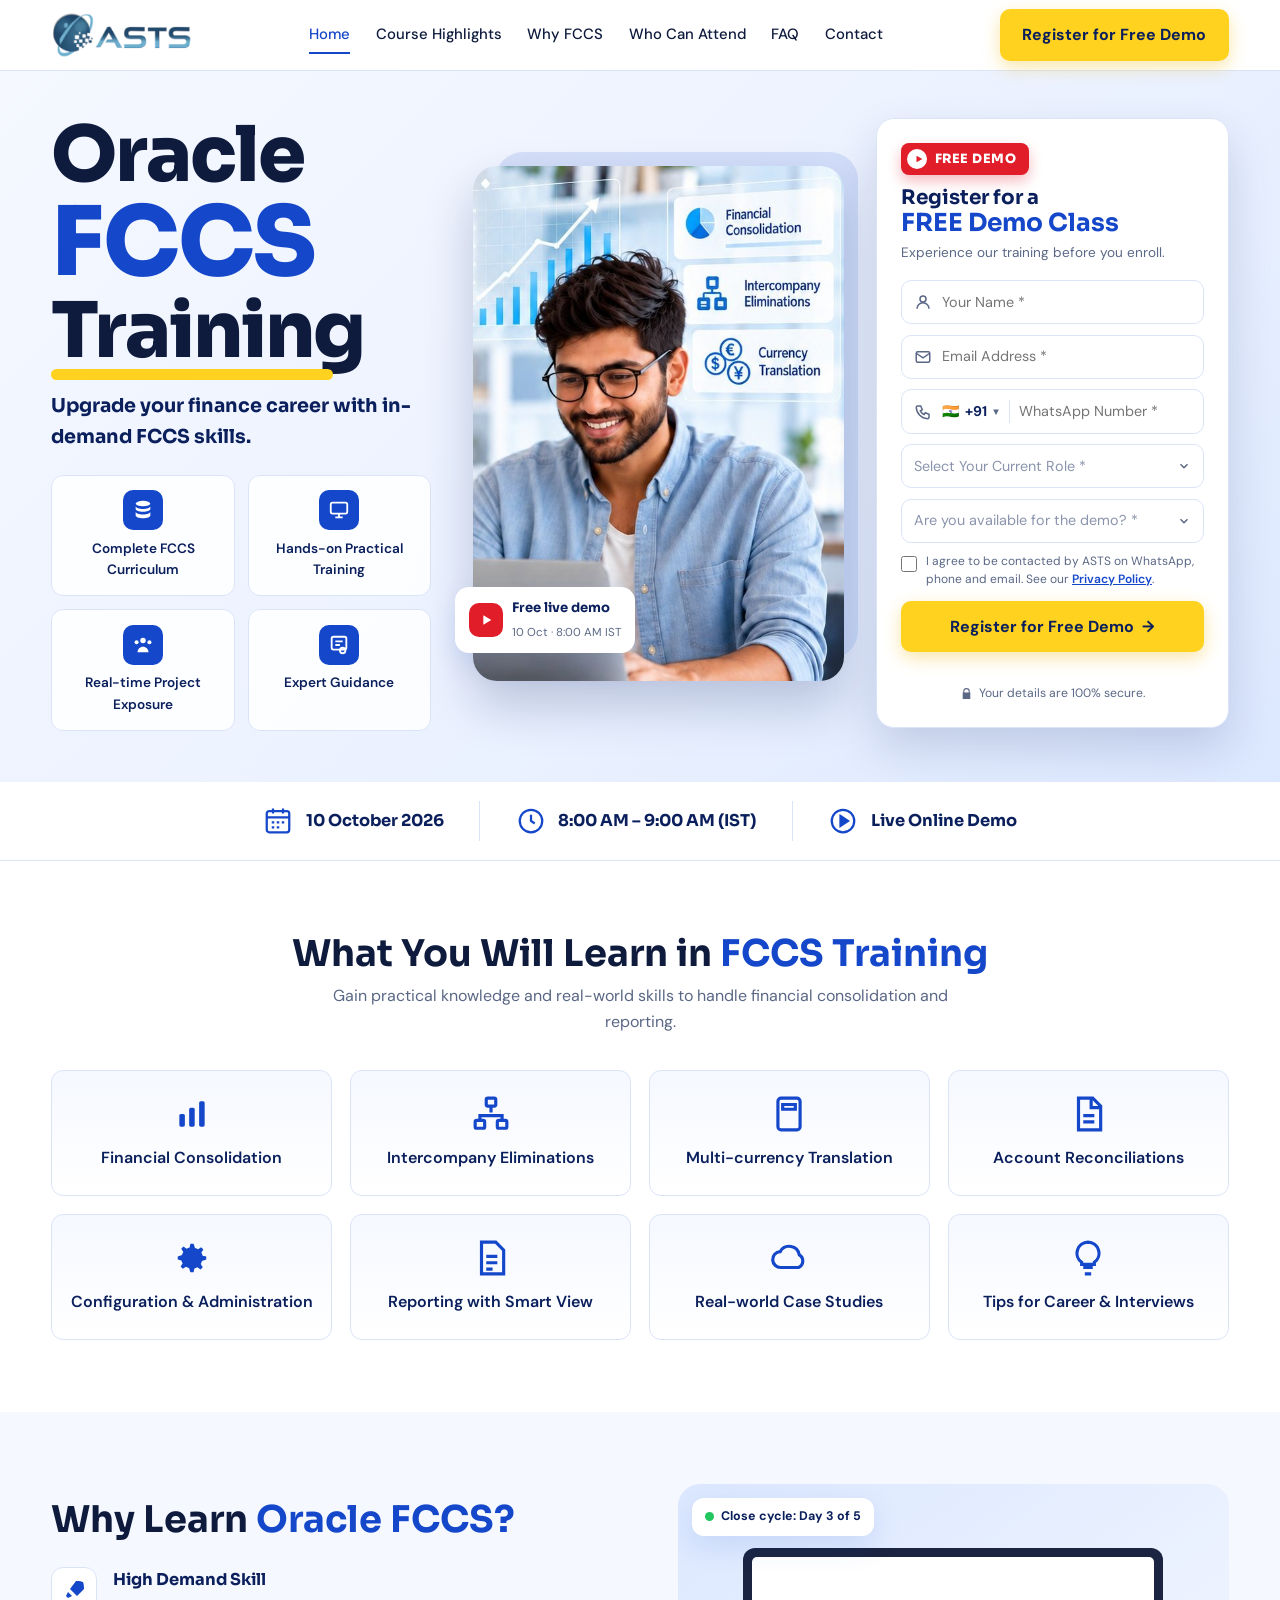
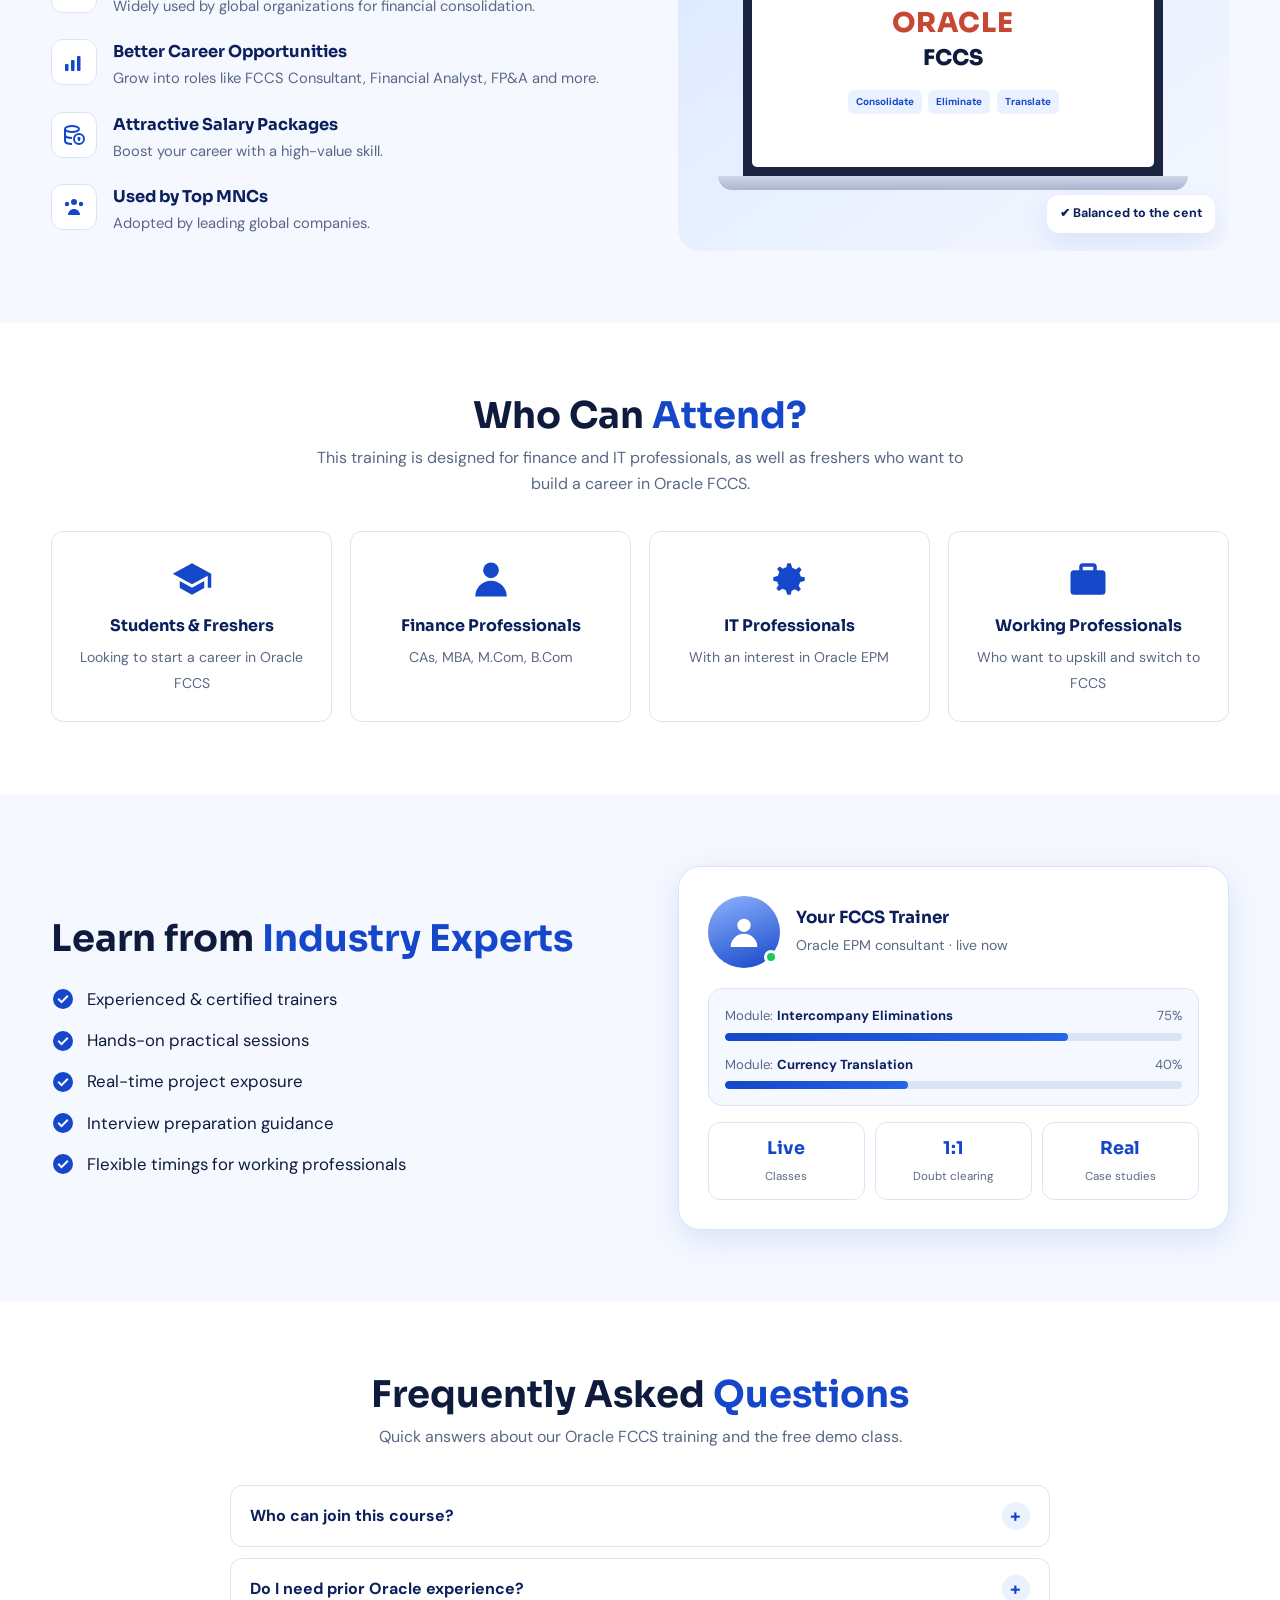
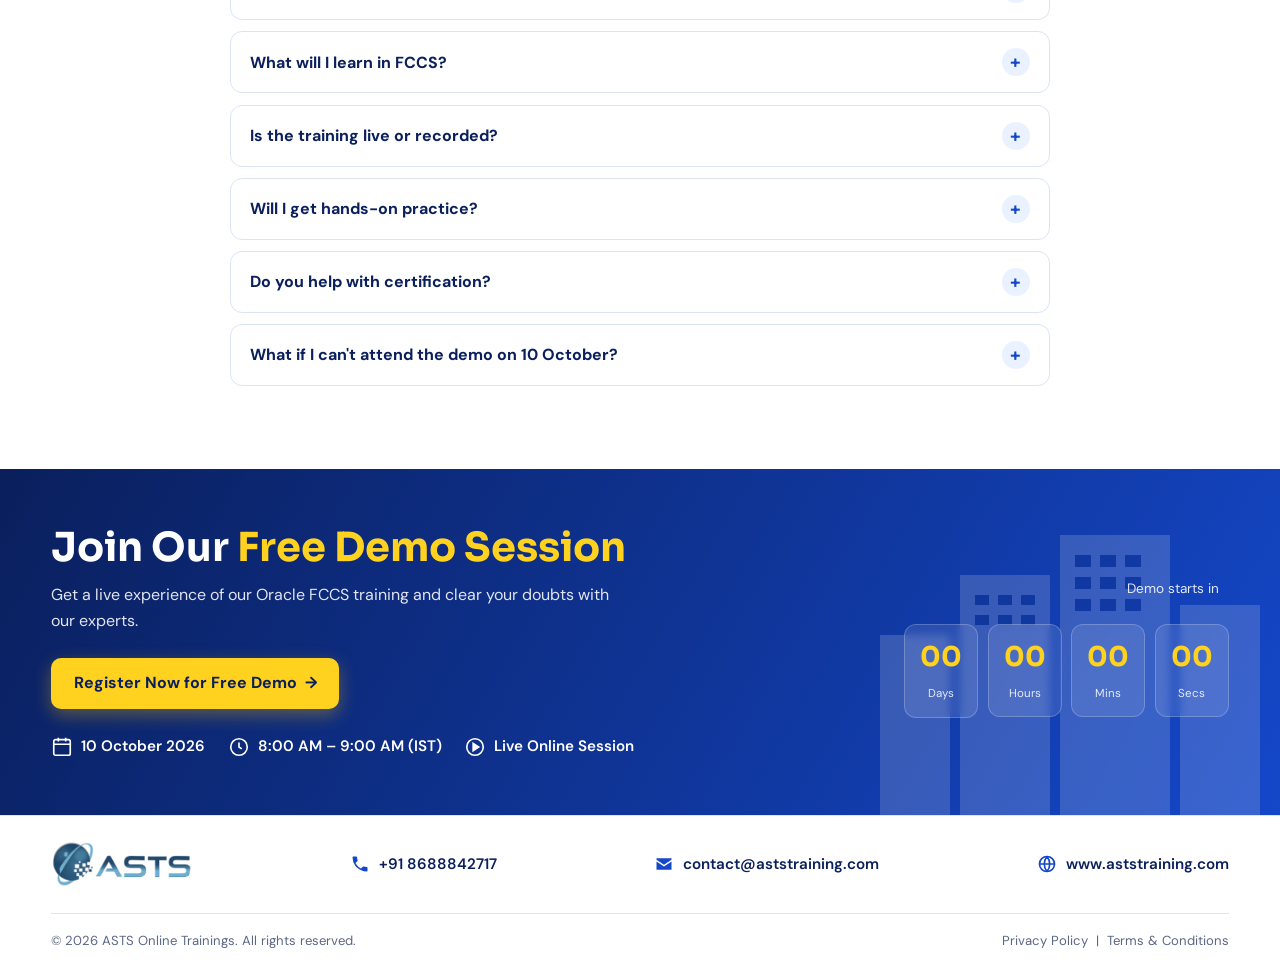
==== commit 42f0ac8b: "Connect FCCS registration form to Apps Script Co-Authored-By: Claude Opus 5.5 <noreply@anthropic.com" ====
--- a/index.html
+++ b/index.html
@@ -13,7 +13,7 @@
   window.ASTS_CONFIG = {
     COURSE: 'FCCS',   // tells the Apps Script which course this lead is for
     // Paste your Apps Script Web App URL here (ends with /exec). Same URL as the EPBCS page.
-    APPS_SCRIPT_URL: 'PASTE_YOUR_WEB_APP_URL_HERE',
+    APPS_SCRIPT_URL: 'https://script.google.com/macros/s/AKfycbwzFowSqoreQyQinjeK4j80ZONpkn3m1M5NDiYZx1DGZZvMT8YMt_A9mQ6Sr_wegy3I/exec',
     // From Google Ads > Goals > Conversions > your conversion action > Tag setup
     ADS_ID: 'AW-XXXXXXXXX',
     ADS_CONVERSION_LABEL: 'CONVERSION_LABEL',
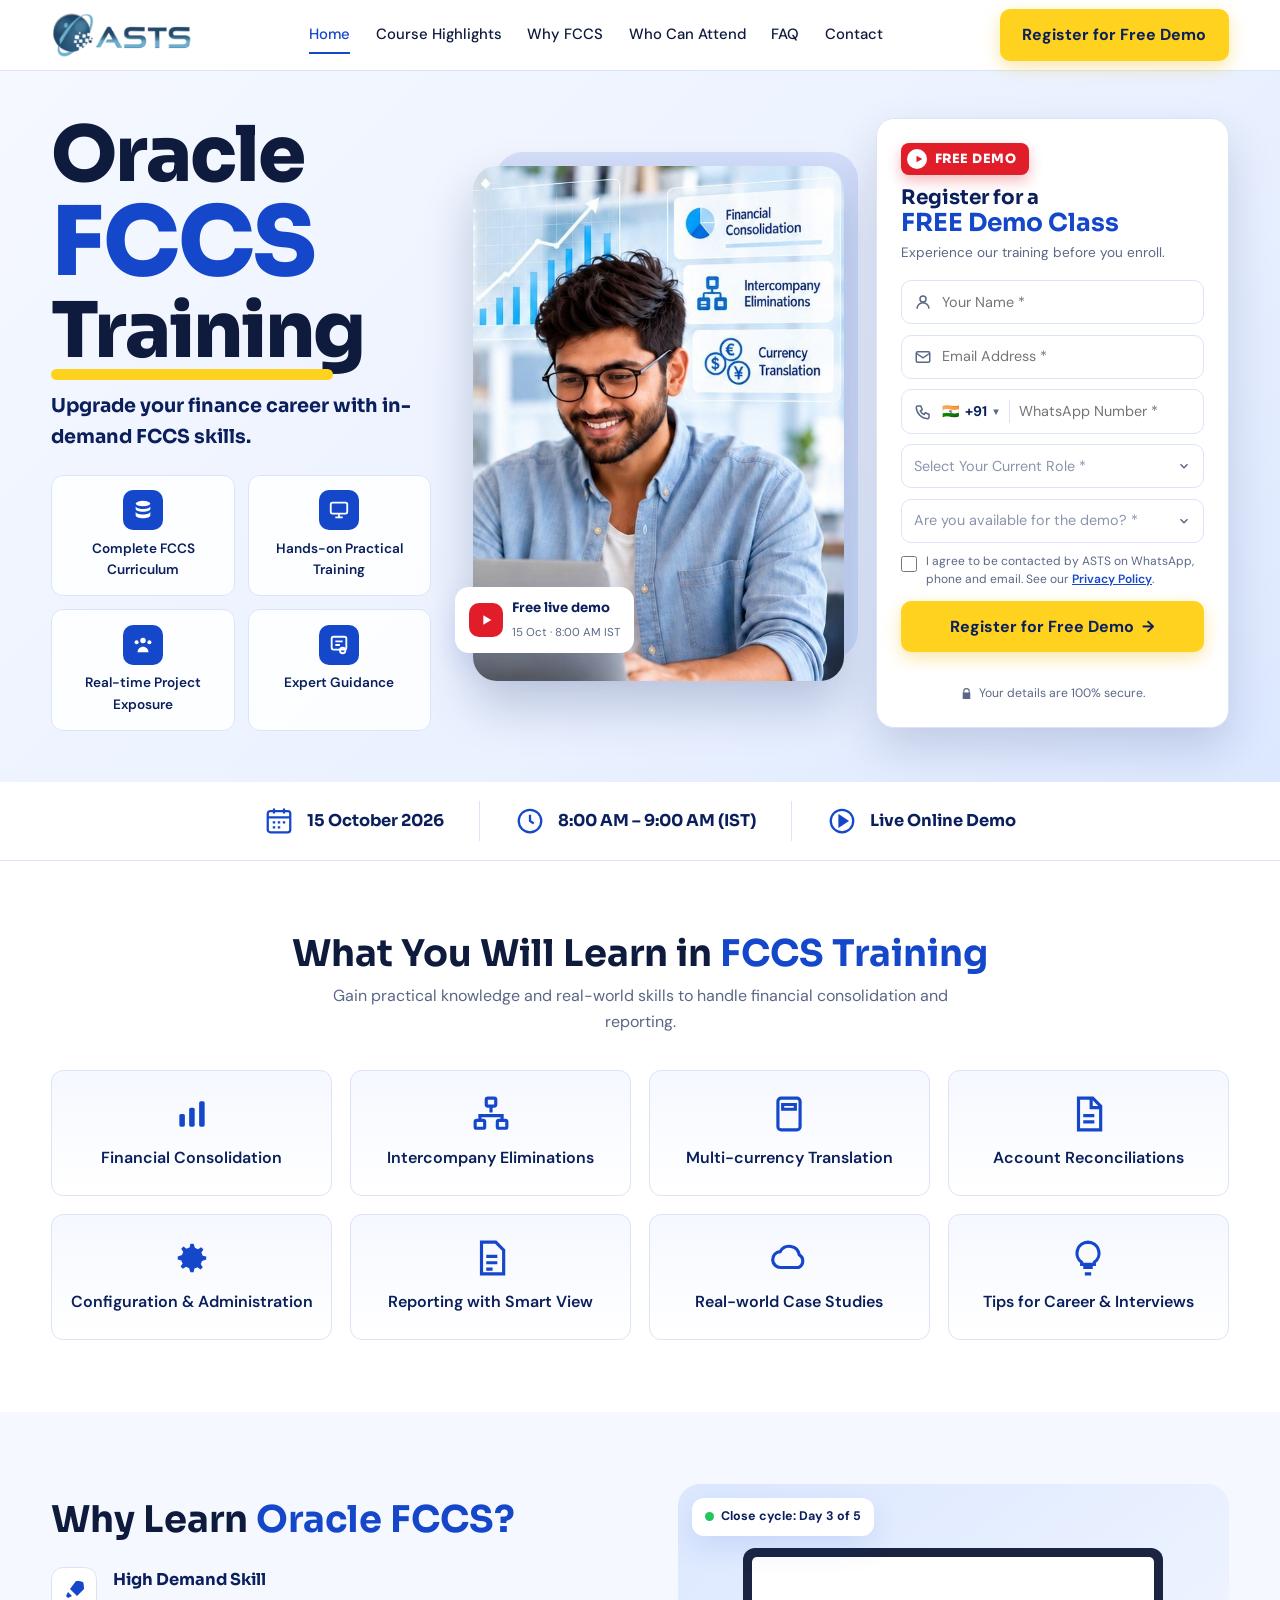
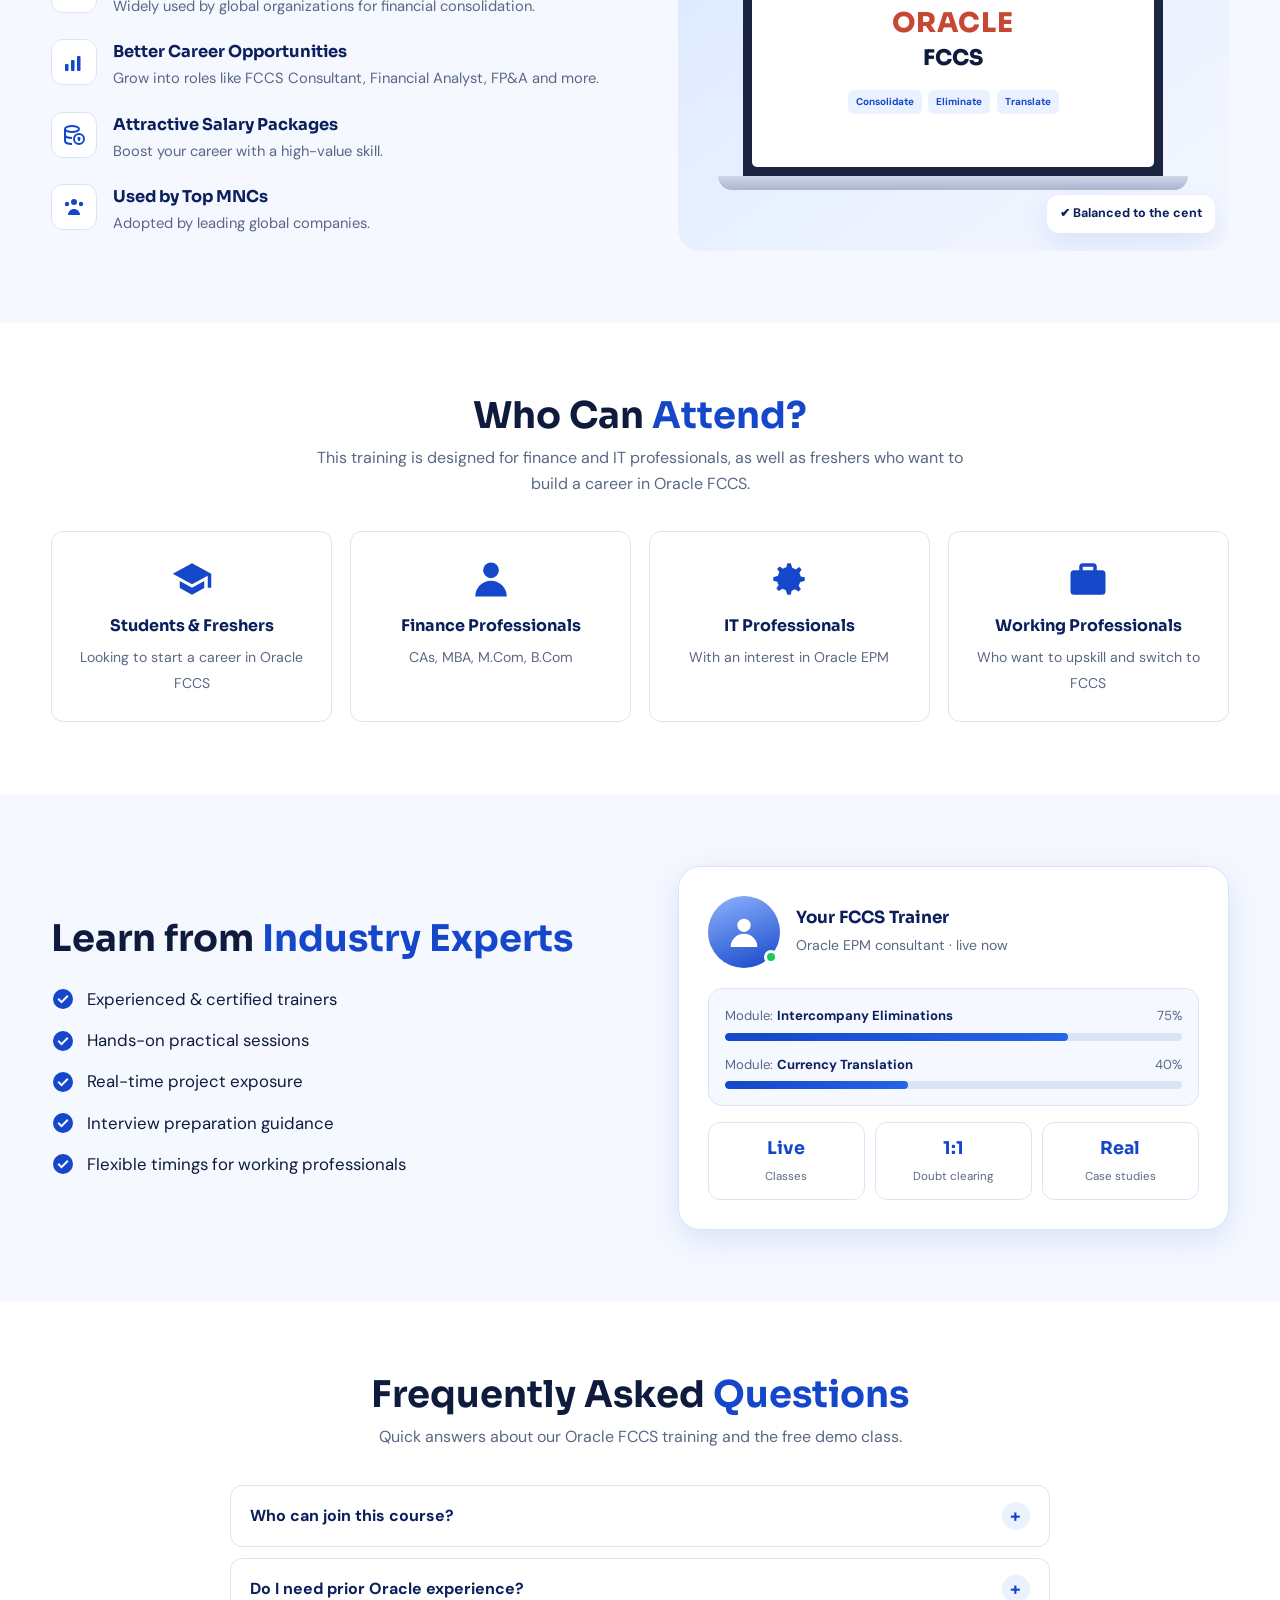
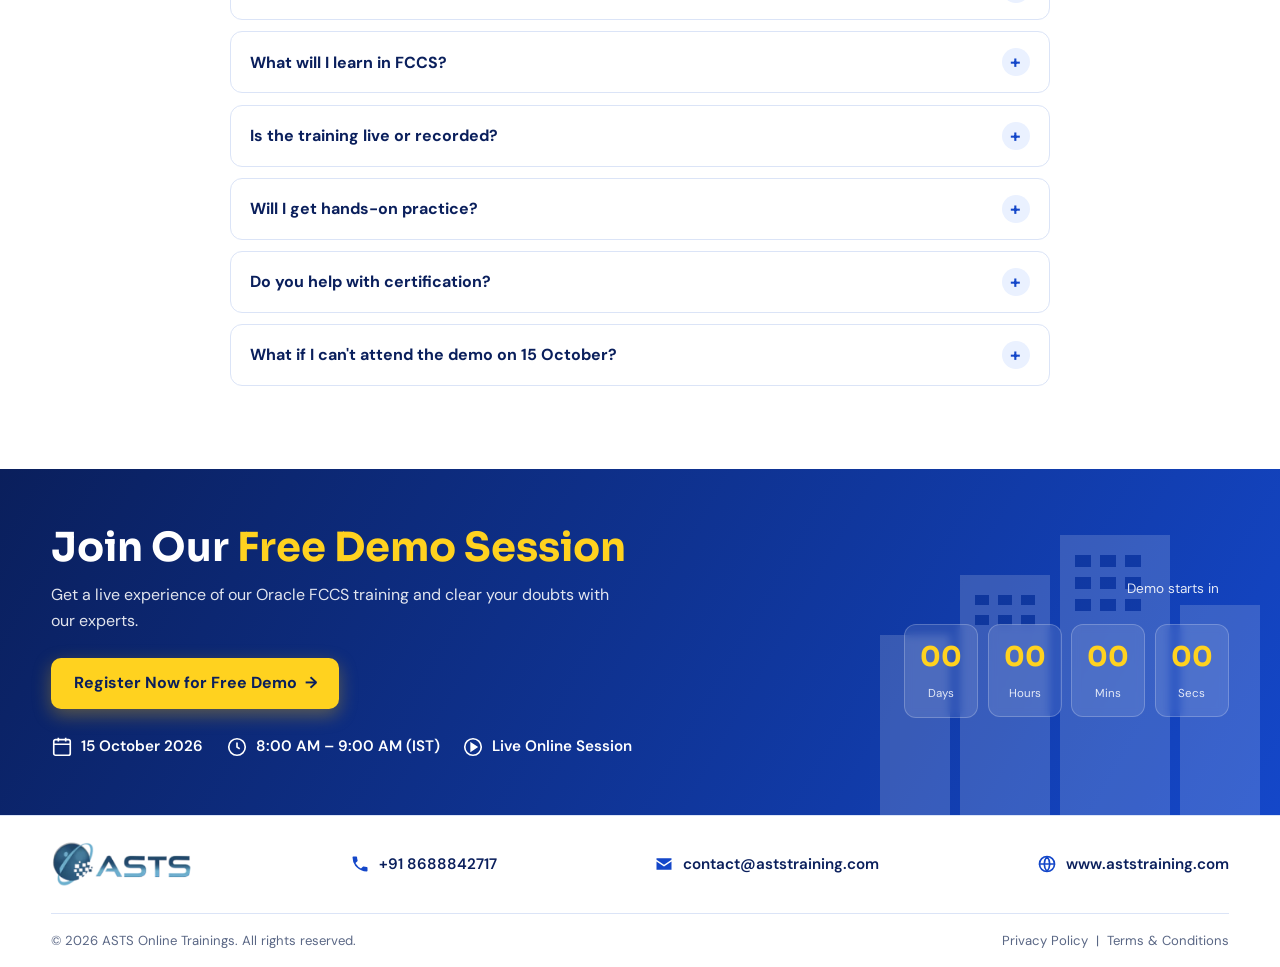
==== commit 38470908: "Update demo date to 15 October 2026 Co-Authored-By: Claude Opus 5.5 <noreply@anthropic.com>" ====
--- a/index.html
+++ b/index.html
@@ -18,7 +18,7 @@
     ADS_ID: 'AW-XXXXXXXXX',
     ADS_CONVERSION_LABEL: 'CONVERSION_LABEL',
     // Demo date and time in India (used for the countdown)
-    DEMO_START: '2026-10-10T08:00:00+05:30'
+    DEMO_START: '2026-10-15T08:00:00+05:30'
   };
 </script>
 
@@ -374,7 +374,7 @@
         <img src="[data-uri]" alt="Learner studying Oracle FCCS: financial consolidation, intercompany eliminations and currency translation" width="562" height="780">
         <div class="live-badge" aria-hidden="true">
           <span class="rec"><svg viewBox="0 0 24 24" fill="currentColor"><path d="M8 5l12 7-12 7z"/></svg></span>
-          <span><b>Free live demo</b><small>10 Oct &middot; 8:00 AM IST</small></span>
+          <span><b>Free live demo</b><small>15 Oct &middot; 8:00 AM IST</small></span>
         </div>
       </div>
     </div>
@@ -421,7 +421,7 @@
           <label for="availability" class="sr">Are you available for the demo?</label>
           <select id="availability" name="availability" required>
             <option value="" disabled selected>Are you available for the demo? *</option>
-            <option>Yes, I will attend on 10 October</option>
+            <option>Yes, I will attend on 15 October</option>
             <option>No, please share the next demo date</option>
             <option>Not sure yet</option>
           </select>
@@ -451,7 +451,7 @@
 <!-- ===================== DATE STRIP ===================== -->
 <div class="strip">
   <div class="container strip-row reveal">
-    <div class="strip-item"><svg viewBox="0 0 24 24" fill="none" stroke="currentColor" stroke-width="1.8"><rect x="3" y="4" width="18" height="17" rx="2"/><path d="M3 9h18M8 2v4M16 2v4M7 13h2M11 13h2M15 13h2M7 17h2M11 17h2"/></svg>10 October 2026</div>
+    <div class="strip-item"><svg viewBox="0 0 24 24" fill="none" stroke="currentColor" stroke-width="1.8"><rect x="3" y="4" width="18" height="17" rx="2"/><path d="M3 9h18M8 2v4M16 2v4M7 13h2M11 13h2M15 13h2M7 17h2M11 17h2"/></svg>15 October 2026</div>
     <div class="strip-item"><svg viewBox="0 0 24 24" fill="none" stroke="currentColor" stroke-width="1.8"><circle cx="12" cy="12" r="9"/><path d="M12 7v5l3 2"/></svg>8:00 AM – 9:00 AM (IST)</div>
     <div class="strip-item"><svg viewBox="0 0 24 24" fill="none" stroke="currentColor" stroke-width="1.8"><circle cx="12" cy="12" r="9"/><path d="M10 8l6 4-6 4z" fill="currentColor"/></svg>Live Online Demo</div>
   </div>
@@ -567,7 +567,7 @@
       <div class="faq-item"><button type="button" class="faq-q" aria-expanded="false">Is the training live or recorded?<span class="plus" aria-hidden="true">+</span></button><div class="faq-a"><div><p>All classes are live and interactive, so you can ask the trainer questions as you learn.</p></div></div></div>
       <div class="faq-item"><button type="button" class="faq-q" aria-expanded="false">Will I get hands-on practice?<span class="plus" aria-hidden="true">+</span></button><div class="faq-a"><div><p>Yes. You'll work through practical exercises and real-world scenarios so you can apply each concept in the system.</p></div></div></div>
       <div class="faq-item"><button type="button" class="faq-q" aria-expanded="false">Do you help with certification?<span class="plus" aria-hidden="true">+</span></button><div class="faq-a"><div><p>Yes. Our trainers guide you on preparing for the official Oracle FCCS certification exam.</p></div></div></div>
-      <div class="faq-item"><button type="button" class="faq-q" aria-expanded="false">What if I can't attend the demo on 10 October?<span class="plus" aria-hidden="true">+</span></button><div class="faq-a"><div><p>Choose &quot;No, please share the next demo date&quot; in the form. Our team will message you on WhatsApp with the next available demo.</p></div></div></div>
+      <div class="faq-item"><button type="button" class="faq-q" aria-expanded="false">What if I can't attend the demo on 15 October?<span class="plus" aria-hidden="true">+</span></button><div class="faq-a"><div><p>Choose &quot;No, please share the next demo date&quot; in the form. Our team will message you on WhatsApp with the next available demo.</p></div></div></div>
     </div>
   </div>
 </section>
@@ -581,7 +581,7 @@
       <p>Get a live experience of our Oracle FCCS training and clear your doubts with our experts.</p>
       <a href="#register" class="btn btn-yellow">Register Now for Free Demo <span class="arrow" aria-hidden="true">→</span></a>
       <div class="join-meta">
-        <div><svg viewBox="0 0 24 24" fill="none" stroke="currentColor" stroke-width="1.8"><rect x="3" y="4" width="18" height="17" rx="2"/><path d="M3 9h18M8 2v4M16 2v4"/></svg>10 October 2026</div>
+        <div><svg viewBox="0 0 24 24" fill="none" stroke="currentColor" stroke-width="1.8"><rect x="3" y="4" width="18" height="17" rx="2"/><path d="M3 9h18M8 2v4M16 2v4"/></svg>15 October 2026</div>
         <div><svg viewBox="0 0 24 24" fill="none" stroke="currentColor" stroke-width="1.8"><circle cx="12" cy="12" r="9"/><path d="M12 7v5l3 2"/></svg>8:00 AM – 9:00 AM (IST)</div>
         <div><svg viewBox="0 0 24 24" fill="none" stroke="currentColor" stroke-width="1.8"><circle cx="12" cy="12" r="9"/><path d="M10 8l6 4-6 4z" fill="currentColor"/></svg>Live Online Session</div>
       </div>
@@ -846,9 +846,7 @@
     if (!data.ok) throw new Error(data.error || 'Server error');
     await fireConversion(email, fullPhone, data.leadId);
     const first = name.split(' ')[0];
-    showMessage(/^No/.test(availability)
-      ? `Thanks, ${first}! We'll message you on WhatsApp (+${fullPhone}) with the next demo date.`
-      : `Thanks, ${first}! You're registered. Check WhatsApp on +${fullPhone} for the confirmation.`, true);
+    showMessage(`Registration successful! Thank you, ${first}.`, true);
     form.reset();
     countrySel.value = iso; updateCountryDisplay();
   } catch (err) {
